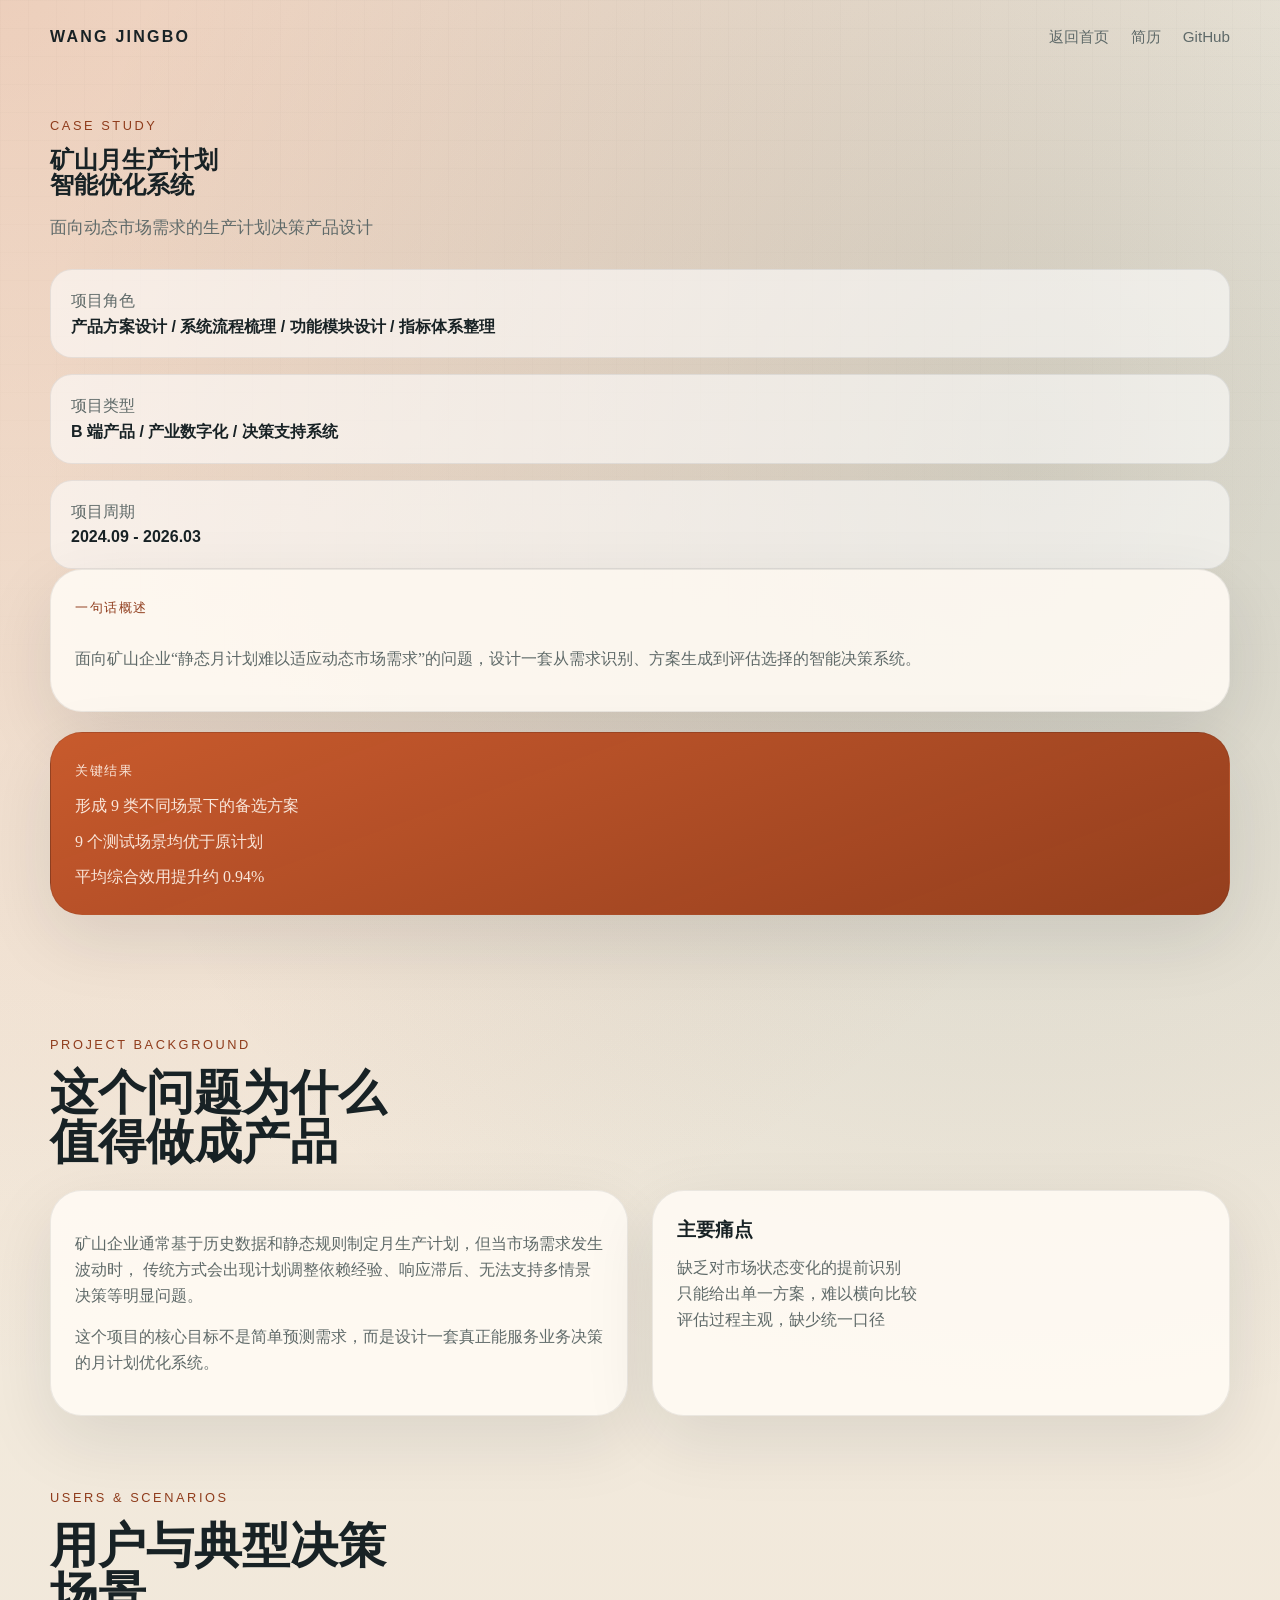
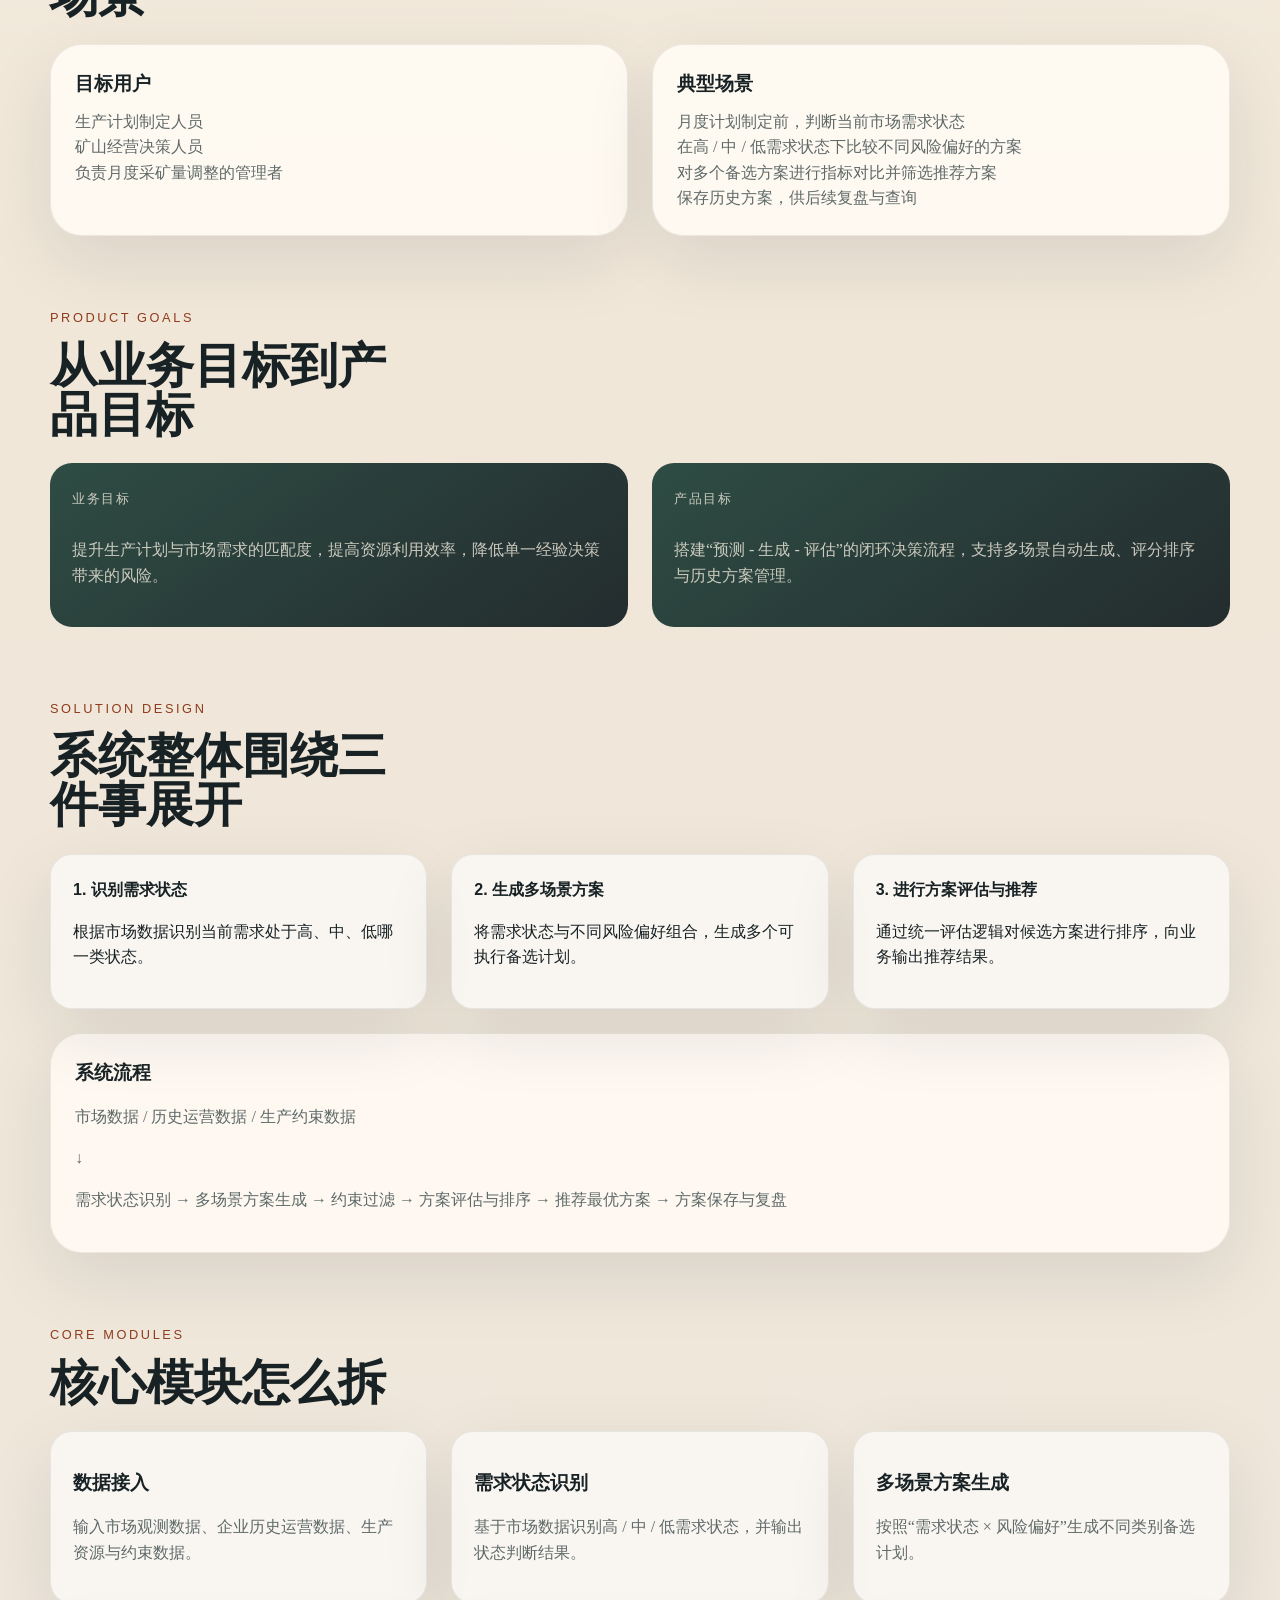
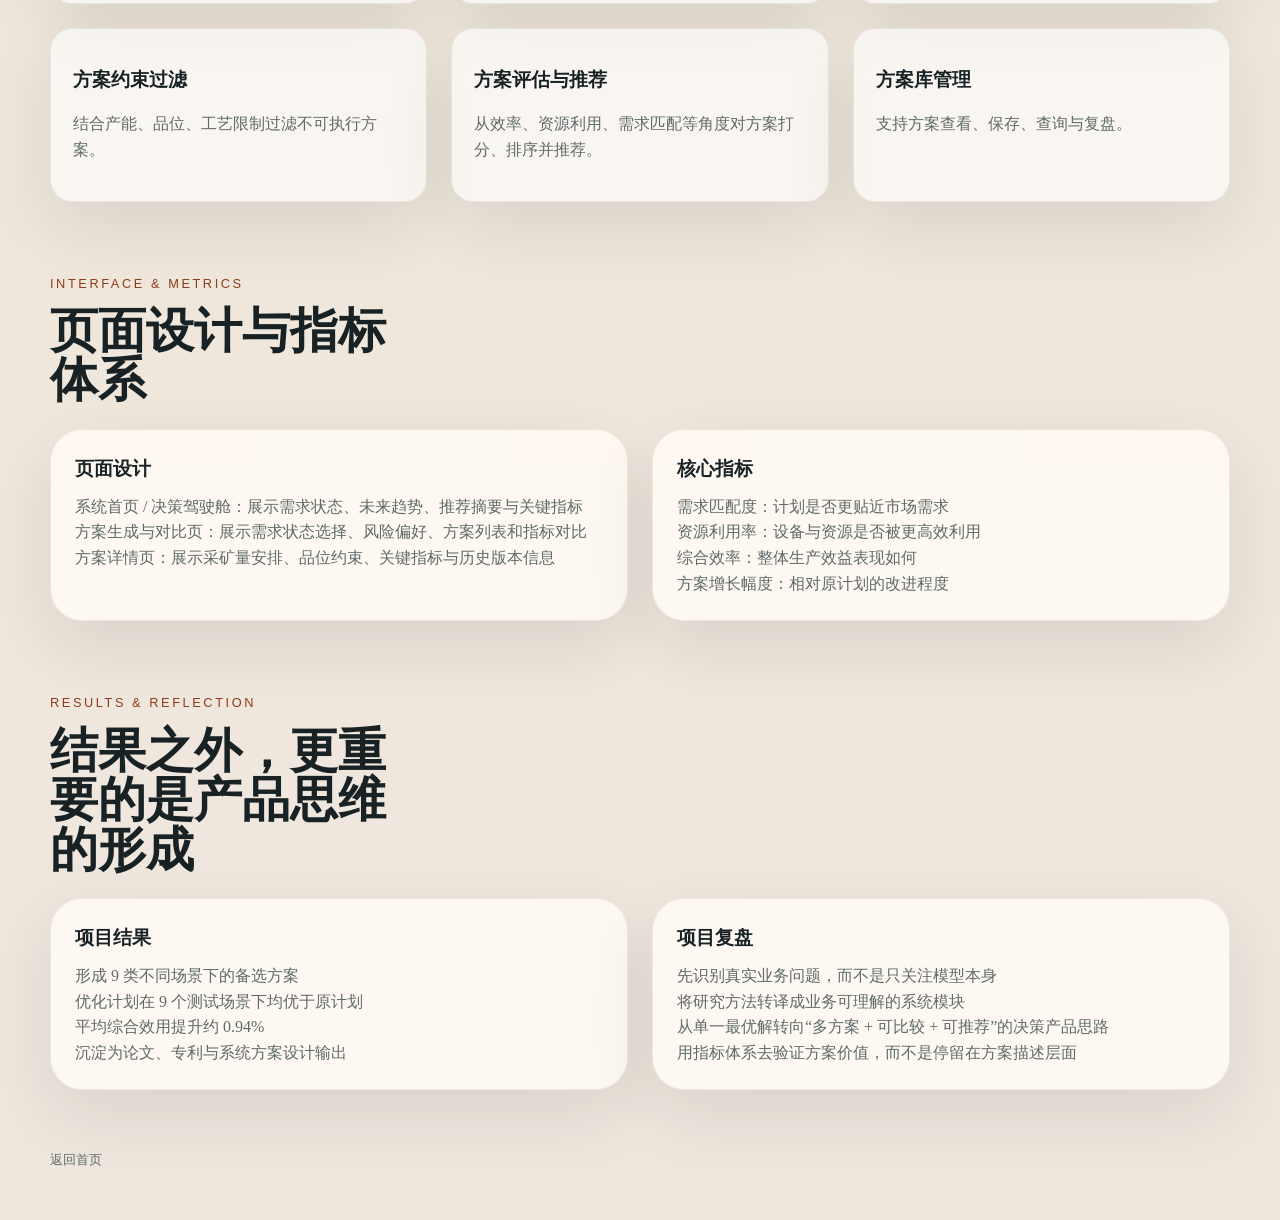
==== projects/mining-case.html @ a42368a0 "Initial portfolio site" ====
<!DOCTYPE html>
<html lang="zh-CN">
<head>
  <meta charset="UTF-8">
  <meta name="viewport" content="width=device-width, initial-scale=1.0">
  <title>矿山月生产计划智能优化系统 | 王敬博</title>
  <meta name="description" content="王敬博的矿山月生产计划智能优化系统项目案例。">
  <link rel="stylesheet" href="../styles.css">
</head>
<body class="site-case">
  <div class="page-shell">
    <header class="site-header">
      <a class="brand" href="../index.html">Wang Jingbo</a>
      <nav class="site-nav" aria-label="案例导航">
        <a href="../index.html">返回首页</a>
        <a href="../Resume.pdf" target="_blank" rel="noreferrer">简历</a>
        <a href="https://github.com/1046649659-cmyk" target="_blank" rel="noreferrer">GitHub</a>
      </nav>
    </header>

    <main>
      <section class="case-hero">
        <div class="case-copy">
          <p class="eyebrow">Case Study</p>
          <h1>矿山月生产计划<br>智能优化系统</h1>
          <p class="case-subtitle">面向动态市场需求的生产计划决策产品设计</p>
          <div class="case-meta">
            <div>
              <span>项目角色</span>
              <strong>产品方案设计 / 系统流程梳理 / 功能模块设计 / 指标体系整理</strong>
            </div>
            <div>
              <span>项目类型</span>
              <strong>B 端产品 / 产业数字化 / 决策支持系统</strong>
            </div>
            <div>
              <span>项目周期</span>
              <strong>2024.09 - 2026.03</strong>
            </div>
          </div>
        </div>

        <aside class="case-board">
          <div class="board-card">
            <span>一句话概述</span>
            <p>面向矿山企业“静态月计划难以适应动态市场需求”的问题，设计一套从需求识别、方案生成到评估选择的智能决策系统。</p>
          </div>
          <div class="board-card board-highlight">
            <span>关键结果</span>
            <ul>
              <li>形成 9 类不同场景下的备选方案</li>
              <li>9 个测试场景均优于原计划</li>
              <li>平均综合效用提升约 0.94%</li>
            </ul>
          </div>
        </aside>
      </section>

      <section class="case-section">
        <div class="section-intro">
          <p class="eyebrow">Project Background</p>
          <h2>这个问题为什么值得做成产品</h2>
        </div>
        <div class="case-columns">
          <article class="text-card">
            <p>
              矿山企业通常基于历史数据和静态规则制定月生产计划，但当市场需求发生波动时，
              传统方式会出现计划调整依赖经验、响应滞后、无法支持多情景决策等明显问题。
            </p>
            <p>
              这个项目的核心目标不是简单预测需求，而是设计一套真正能服务业务决策的月计划优化系统。
            </p>
          </article>
          <article class="bullet-card">
            <h3>主要痛点</h3>
            <ul>
              <li>缺乏对市场状态变化的提前识别</li>
              <li>只能给出单一方案，难以横向比较</li>
              <li>评估过程主观，缺少统一口径</li>
            </ul>
          </article>
        </div>
      </section>

      <section class="case-section">
        <div class="section-intro">
          <p class="eyebrow">Users &amp; Scenarios</p>
          <h2>用户与典型决策场景</h2>
        </div>
        <div class="case-columns">
          <article class="bullet-card">
            <h3>目标用户</h3>
            <ul>
              <li>生产计划制定人员</li>
              <li>矿山经营决策人员</li>
              <li>负责月度采矿量调整的管理者</li>
            </ul>
          </article>
          <article class="bullet-card">
            <h3>典型场景</h3>
            <ul>
              <li>月度计划制定前，判断当前市场需求状态</li>
              <li>在高 / 中 / 低需求状态下比较不同风险偏好的方案</li>
              <li>对多个备选方案进行指标对比并筛选推荐方案</li>
              <li>保存历史方案，供后续复盘与查询</li>
            </ul>
          </article>
        </div>
      </section>

      <section class="case-section case-accent">
        <div class="section-intro">
          <p class="eyebrow">Product Goals</p>
          <h2>从业务目标到产品目标</h2>
        </div>
        <div class="goal-grid">
          <article>
            <span>业务目标</span>
            <p>提升生产计划与市场需求的匹配度，提高资源利用效率，降低单一经验决策带来的风险。</p>
          </article>
          <article>
            <span>产品目标</span>
            <p>搭建“预测 - 生成 - 评估”的闭环决策流程，支持多场景自动生成、评分排序与历史方案管理。</p>
          </article>
        </div>
      </section>

      <section class="case-section">
        <div class="section-intro">
          <p class="eyebrow">Solution Design</p>
          <h2>系统整体围绕三件事展开</h2>
        </div>
        <div class="solution-grid">
          <article>
            <strong>1. 识别需求状态</strong>
            <p>根据市场数据识别当前需求处于高、中、低哪一类状态。</p>
          </article>
          <article>
            <strong>2. 生成多场景方案</strong>
            <p>将需求状态与不同风险偏好组合，生成多个可执行备选计划。</p>
          </article>
          <article>
            <strong>3. 进行方案评估与推荐</strong>
            <p>通过统一评估逻辑对候选方案进行排序，向业务输出推荐结果。</p>
          </article>
        </div>
        <article class="flow-panel">
          <h3>系统流程</h3>
          <p>市场数据 / 历史运营数据 / 生产约束数据</p>
          <p>↓</p>
          <p>需求状态识别 → 多场景方案生成 → 约束过滤 → 方案评估与排序 → 推荐最优方案 → 方案保存与复盘</p>
        </article>
      </section>

      <section class="case-section">
        <div class="section-intro">
          <p class="eyebrow">Core Modules</p>
          <h2>核心模块怎么拆</h2>
        </div>
        <div class="module-grid">
          <article>
            <h3>数据接入</h3>
            <p>输入市场观测数据、企业历史运营数据、生产资源与约束数据。</p>
          </article>
          <article>
            <h3>需求状态识别</h3>
            <p>基于市场数据识别高 / 中 / 低需求状态，并输出状态判断结果。</p>
          </article>
          <article>
            <h3>多场景方案生成</h3>
            <p>按照“需求状态 × 风险偏好”生成不同类别备选计划。</p>
          </article>
          <article>
            <h3>方案约束过滤</h3>
            <p>结合产能、品位、工艺限制过滤不可执行方案。</p>
          </article>
          <article>
            <h3>方案评估与推荐</h3>
            <p>从效率、资源利用、需求匹配等角度对方案打分、排序并推荐。</p>
          </article>
          <article>
            <h3>方案库管理</h3>
            <p>支持方案查看、保存、查询与复盘。</p>
          </article>
        </div>
      </section>

      <section class="case-section">
        <div class="section-intro">
          <p class="eyebrow">Interface &amp; Metrics</p>
          <h2>页面设计与指标体系</h2>
        </div>
        <div class="case-columns">
          <article class="bullet-card">
            <h3>页面设计</h3>
            <ul>
              <li>系统首页 / 决策驾驶舱：展示需求状态、未来趋势、推荐摘要与关键指标</li>
              <li>方案生成与对比页：展示需求状态选择、风险偏好、方案列表和指标对比</li>
              <li>方案详情页：展示采矿量安排、品位约束、关键指标与历史版本信息</li>
            </ul>
          </article>
          <article class="bullet-card">
            <h3>核心指标</h3>
            <ul>
              <li>需求匹配度：计划是否更贴近市场需求</li>
              <li>资源利用率：设备与资源是否被更高效利用</li>
              <li>综合效率：整体生产效益表现如何</li>
              <li>方案增长幅度：相对原计划的改进程度</li>
            </ul>
          </article>
        </div>
      </section>

      <section class="case-section case-reflection">
        <div class="section-intro">
          <p class="eyebrow">Results &amp; Reflection</p>
          <h2>结果之外，更重要的是产品思维的形成</h2>
        </div>
        <div class="case-columns">
          <article class="bullet-card">
            <h3>项目结果</h3>
            <ul>
              <li>形成 9 类不同场景下的备选方案</li>
              <li>优化计划在 9 个测试场景下均优于原计划</li>
              <li>平均综合效用提升约 0.94%</li>
              <li>沉淀为论文、专利与系统方案设计输出</li>
            </ul>
          </article>
          <article class="bullet-card">
            <h3>项目复盘</h3>
            <ul>
              <li>先识别真实业务问题，而不是只关注模型本身</li>
              <li>将研究方法转译成业务可理解的系统模块</li>
              <li>从单一最优解转向“多方案 + 可比较 + 可推荐”的决策产品思路</li>
              <li>用指标体系去验证方案价值，而不是停留在方案描述层面</li>
            </ul>
          </article>
        </div>
      </section>
    </main>

    <footer class="site-footer">
      <p><a href="../index.html">返回首页</a></p>
    </footer>
  </div>
</body>
</html>
---- styles.css ----
:root {
  --bg: #f3ede3;
  --bg-soft: #faf6ef;
  --ink: #182225;
  --muted: #5f6a69;
  --line: rgba(24, 34, 37, 0.12);
  --card: rgba(255, 251, 244, 0.88);
  --accent: #c85a2d;
  --accent-deep: #8f3c1c;
  --accent-soft: rgba(200, 90, 45, 0.12);
  --forest: #23443c;
  --forest-soft: rgba(35, 68, 60, 0.12);
  --shadow: 0 24px 70px rgba(24, 34, 37, 0.1);
  --radius-xl: 32px;
  --radius-lg: 22px;
  --radius-md: 16px;
  --content-width: 1180px;
  --font-display: "Avenir Next", "PingFang SC", "Hiragino Sans GB", "Microsoft YaHei", sans-serif;
  --font-body: "Iowan Old Style", "Songti SC", "STSong", serif;
}

* {
  box-sizing: border-box;
}

html {
  scroll-behavior: smooth;
}

body {
  margin: 0;
  color: var(--ink);
  background:
    radial-gradient(circle at top left, rgba(200, 90, 45, 0.22), transparent 30%),
    radial-gradient(circle at 80% 10%, rgba(35, 68, 60, 0.18), transparent 24%),
    linear-gradient(180deg, #f7f0e4 0%, #f0e7d9 44%, #efe7de 100%);
  font-family: var(--font-body);
  line-height: 1.6;
}

body::before {
  content: "";
  position: fixed;
  inset: 0;
  background-image:
    linear-gradient(rgba(24, 34, 37, 0.04) 1px, transparent 1px),
    linear-gradient(90deg, rgba(24, 34, 37, 0.04) 1px, transparent 1px);
  background-size: 28px 28px;
  mask-image: linear-gradient(180deg, rgba(0, 0, 0, 0.32), transparent 90%);
  pointer-events: none;
}

a {
  color: inherit;
  text-decoration: none;
}

img {
  display: block;
  max-width: 100%;
}

.page-shell {
  width: min(calc(100% - 40px), var(--content-width));
  margin: 0 auto;
  position: relative;
  z-index: 1;
}

.site-header,
.hero,
.content-section,
.featured-project,
.contact-panel,
.case-hero,
.case-section,
.site-footer {
  animation: rise-in 680ms ease both;
}

.site-header {
  display: flex;
  justify-content: space-between;
  align-items: center;
  padding: 24px 0 10px;
}

.brand {
  font-family: var(--font-display);
  font-size: 1rem;
  font-weight: 800;
  letter-spacing: 0.14em;
  text-transform: uppercase;
}

.site-nav {
  display: flex;
  gap: 22px;
  font-family: var(--font-display);
  font-size: 0.95rem;
}

.site-nav a {
  position: relative;
  color: var(--muted);
}

.site-nav a::after {
  content: "";
  position: absolute;
  left: 0;
  bottom: -6px;
  width: 100%;
  height: 2px;
  background: var(--accent);
  transform: scaleX(0);
  transform-origin: left;
  transition: transform 220ms ease;
}

.site-nav a:hover::after,
.site-nav a:focus-visible::after {
  transform: scaleX(1);
}

.section-grid,
.content-columns,
.project-grid,
.thinking-grid,
.goal-grid,
.solution-grid,
.module-grid,
.case-columns {
  display: grid;
  gap: 24px;
}

.hero,
.case-hero {
  padding: 56px 0 48px;
  align-items: center;
}

.hero {
  grid-template-columns: 1.15fr 0.95fr;
}

.hero-copy h1,
.case-copy h1,
.section-intro h2,
.featured-header h2,
.contact-panel h2 {
  font-family: var(--font-display);
  margin: 0;
  line-height: 1.03;
}

.hero-copy h1 {
  font-size: clamp(2.8rem, 6vw, 5.5rem);
  max-width: 9ch;
}

.hero-summary,
.featured-summary,
.case-subtitle,
.contact-panel p,
.text-card p,
.flow-panel p,
.board-card p,
.project-grid p,
.thinking-grid p,
.goal-grid p,
.module-grid p,
.bullet-card li {
  color: var(--muted);
}

.eyebrow {
  margin: 0 0 12px;
  color: var(--accent-deep);
  font-family: var(--font-display);
  font-size: 0.8rem;
  letter-spacing: 0.2em;
  text-transform: uppercase;
}

.hero-summary {
  max-width: 52ch;
  margin: 18px 0 28px;
  font-size: 1.08rem;
}

.hero-actions {
  display: flex;
  flex-wrap: wrap;
  gap: 14px;
  margin-bottom: 24px;
}

.button {
  display: inline-flex;
  align-items: center;
  justify-content: center;
  min-height: 48px;
  padding: 0 20px;
  border-radius: 999px;
  font-family: var(--font-display);
  font-size: 0.95rem;
  font-weight: 700;
  transition: transform 180ms ease, box-shadow 180ms ease, background 180ms ease;
}

.button:hover,
.button:focus-visible {
  transform: translateY(-2px);
}

.button-primary {
  color: #fff7f0;
  background: linear-gradient(135deg, var(--accent), #d87d3c);
  box-shadow: 0 16px 30px rgba(200, 90, 45, 0.22);
}

.button-secondary {
  border: 1px solid rgba(24, 34, 37, 0.14);
  background: rgba(255, 255, 255, 0.5);
}

.button-dark {
  color: #f9f5ef;
  background: var(--ink);
}

.tag-list,
.skill-grid,
.contact-list,
.board-card ul,
.bullet-card ul {
  list-style: none;
  padding: 0;
  margin: 0;
}

.tag-list {
  display: flex;
  flex-wrap: wrap;
  gap: 10px;
}

.tag-list li,
.skill-grid li {
  padding: 8px 14px;
  border-radius: 999px;
  border: 1px solid rgba(24, 34, 37, 0.08);
  background: rgba(255, 255, 255, 0.55);
  font-family: var(--font-display);
  font-size: 0.88rem;
}

.hero-panel,
.case-board {
  display: grid;
  gap: 20px;
}

.profile-card,
.signal-board,
.text-card,
.skills-card,
.timeline-card,
.contact-panel,
.board-card,
.bullet-card,
.flow-panel {
  background: var(--card);
  border: 1px solid rgba(24, 34, 37, 0.08);
  border-radius: var(--radius-xl);
  box-shadow: var(--shadow);
}

.profile-card {
  display: grid;
  grid-template-columns: 160px 1fr;
  gap: 20px;
  padding: 22px;
}

.profile-card img {
  width: 100%;
  height: 100%;
  min-height: 220px;
  object-fit: cover;
  border-radius: 24px;
}

.card-kicker,
.signal-card span,
.project-grid span,
.goal-grid span,
.board-card span {
  display: inline-block;
  margin-bottom: 12px;
  color: var(--accent-deep);
  font-family: var(--font-display);
  font-size: 0.82rem;
  letter-spacing: 0.12em;
  text-transform: uppercase;
}

.profile-card h2,
.signal-card strong,
.text-card h3,
.skills-card h3,
.timeline-card h3,
.bullet-card h3,
.flow-panel h3 {
  margin: 0 0 10px;
  font-family: var(--font-display);
}

.signal-board {
  padding: 22px;
  background:
    linear-gradient(155deg, rgba(24, 34, 37, 0.95), rgba(35, 68, 60, 0.92)),
    var(--ink);
  color: #f8f0e6;
}

.signal-card strong,
.metric-strip strong,
.flow-card p {
  display: block;
}

.metric-strip {
  display: grid;
  grid-template-columns: repeat(3, 1fr);
  gap: 12px;
  margin: 12px 0;
}

.metric-strip div,
.flow-card {
  padding: 14px;
  border-radius: var(--radius-md);
  background: rgba(255, 255, 255, 0.08);
}

.metric-strip strong {
  font-family: var(--font-display);
  font-size: 1.4rem;
}

.metric-strip span,
.flow-card span,
.flow-card p,
.signal-board span {
  color: rgba(248, 240, 230, 0.8);
}

.content-section,
.featured-project,
.case-section {
  padding: 72px 0 0;
}

.section-intro {
  margin-bottom: 24px;
}

.section-intro h2 {
  font-size: clamp(1.9rem, 4vw, 3rem);
  max-width: 14ch;
}

.content-columns {
  grid-template-columns: 1.08fr 0.92fr;
}

.text-card,
.skills-card,
.timeline-card,
.bullet-card {
  padding: 24px;
}

.skill-grid {
  display: flex;
  flex-wrap: wrap;
  gap: 10px;
}

.featured-project {
  margin-top: 18px;
  padding: 36px;
  border-radius: 36px;
  background:
    radial-gradient(circle at top right, rgba(200, 90, 45, 0.22), transparent 22%),
    linear-gradient(135deg, rgba(24, 34, 37, 0.98), rgba(27, 47, 42, 0.96));
  color: #fbf3e9;
  box-shadow: var(--shadow);
}

.featured-header {
  display: flex;
  justify-content: space-between;
  align-items: end;
  gap: 16px;
}

.featured-summary {
  max-width: 70ch;
  margin: 18px 0 26px;
  color: rgba(251, 243, 233, 0.78);
}

.project-grid {
  grid-template-columns: repeat(4, 1fr);
}

.project-grid article,
.thinking-grid article,
.goal-grid article,
.solution-grid article,
.module-grid article {
  padding: 22px;
  border-radius: var(--radius-lg);
}

.project-grid article {
  background: rgba(255, 255, 255, 0.08);
}

.thinking-grid {
  grid-template-columns: repeat(4, 1fr);
}

.thinking-grid article {
  background: rgba(255, 255, 255, 0.56);
  border: 1px solid rgba(24, 34, 37, 0.08);
  box-shadow: var(--shadow);
}

.thinking-grid span {
  display: inline-flex;
  width: 40px;
  height: 40px;
  align-items: center;
  justify-content: center;
  border-radius: 50%;
  background: var(--accent-soft);
  color: var(--accent-deep);
  font-family: var(--font-display);
  font-weight: 800;
}

.thinking-grid h3,
.goal-grid strong,
.solution-grid strong,
.module-grid h3 {
  font-family: var(--font-display);
  margin: 14px 0 10px;
}

.timeline-item + .timeline-item {
  margin-top: 18px;
  padding-top: 18px;
  border-top: 1px solid var(--line);
}

.timeline-item strong,
.contact-list a,
.case-meta strong {
  display: block;
  font-family: var(--font-display);
}

.timeline-item span,
.case-meta span {
  color: var(--muted);
}

.contact-panel {
  margin: 72px 0 28px;
  padding: 32px;
  display: grid;
  grid-template-columns: 1.15fr 0.85fr;
  gap: 24px;
}

.contact-list {
  display: grid;
  gap: 14px;
  align-content: center;
}

.contact-list a {
  padding: 14px 16px;
  border-radius: var(--radius-md);
  background: rgba(255, 255, 255, 0.7);
  border: 1px solid rgba(24, 34, 37, 0.08);
}

.site-footer {
  padding: 10px 0 36px;
  color: var(--muted);
  font-family: var(--font-display);
  font-size: 0.82rem;
}

.case-hero {
  grid-template-columns: 1.2fr 0.8fr;
}

.case-subtitle {
  margin: 16px 0 28px;
  font-size: 1.08rem;
  max-width: 52ch;
}

.case-meta {
  display: grid;
  gap: 16px;
}

.case-meta div {
  padding: 18px 20px;
  border-radius: var(--radius-lg);
  border: 1px solid rgba(24, 34, 37, 0.08);
  background: rgba(255, 255, 255, 0.58);
}

.board-card {
  padding: 24px;
}

.board-highlight {
  background:
    linear-gradient(160deg, rgba(200, 90, 45, 0.95), rgba(143, 60, 28, 0.92)),
    var(--accent);
  color: #fff3e9;
}

.board-highlight span,
.board-highlight li {
  color: rgba(255, 243, 233, 0.92);
}

.board-card ul {
  display: grid;
  gap: 10px;
}

.case-columns {
  grid-template-columns: repeat(2, minmax(0, 1fr));
}

.case-accent .goal-grid article {
  background: linear-gradient(145deg, rgba(35, 68, 60, 0.95), rgba(24, 34, 37, 0.95));
  color: #f4ecdf;
}

.case-accent .goal-grid p,
.case-accent .goal-grid span {
  color: rgba(244, 236, 223, 0.8);
}

.goal-grid {
  grid-template-columns: repeat(2, minmax(0, 1fr));
}

.solution-grid {
  grid-template-columns: repeat(3, minmax(0, 1fr));
  margin-bottom: 24px;
}

.solution-grid article,
.module-grid article {
  background: rgba(255, 255, 255, 0.62);
  border: 1px solid rgba(24, 34, 37, 0.08);
  box-shadow: var(--shadow);
}

.flow-panel {
  padding: 24px;
}

.module-grid {
  grid-template-columns: repeat(3, minmax(0, 1fr));
}

.case-reflection {
  padding-bottom: 36px;
}

@keyframes rise-in {
  from {
    opacity: 0;
    transform: translateY(18px);
  }

  to {
    opacity: 1;
    transform: translateY(0);
  }
}

@media (max-width: 1080px) {
  .hero,
  .case-hero,
  .content-columns,
  .contact-panel,
  .case-columns {
    grid-template-columns: 1fr;
  }

  .project-grid,
  .thinking-grid,
  .module-grid {
    grid-template-columns: repeat(2, minmax(0, 1fr));
  }

  .solution-grid,
  .goal-grid {
    grid-template-columns: 1fr;
  }
}

@media (max-width: 760px) {
  .page-shell {
    width: min(calc(100% - 28px), var(--content-width));
  }

  .site-header {
    flex-direction: column;
    align-items: flex-start;
    gap: 14px;
  }

  .site-nav {
    flex-wrap: wrap;
    gap: 14px;
  }

  .hero,
  .case-hero {
    padding-top: 34px;
  }

  .hero-copy h1,
  .case-copy h1 {
    font-size: clamp(2.3rem, 12vw, 4rem);
  }

  .profile-card {
    grid-template-columns: 1fr;
  }

  .metric-strip,
  .project-grid,
  .thinking-grid,
  .module-grid {
    grid-template-columns: 1fr;
  }

  .featured-project {
    padding: 24px;
  }

  .featured-header {
    align-items: flex-start;
    flex-direction: column;
  }

  .contact-panel {
    padding: 24px;
  }
}
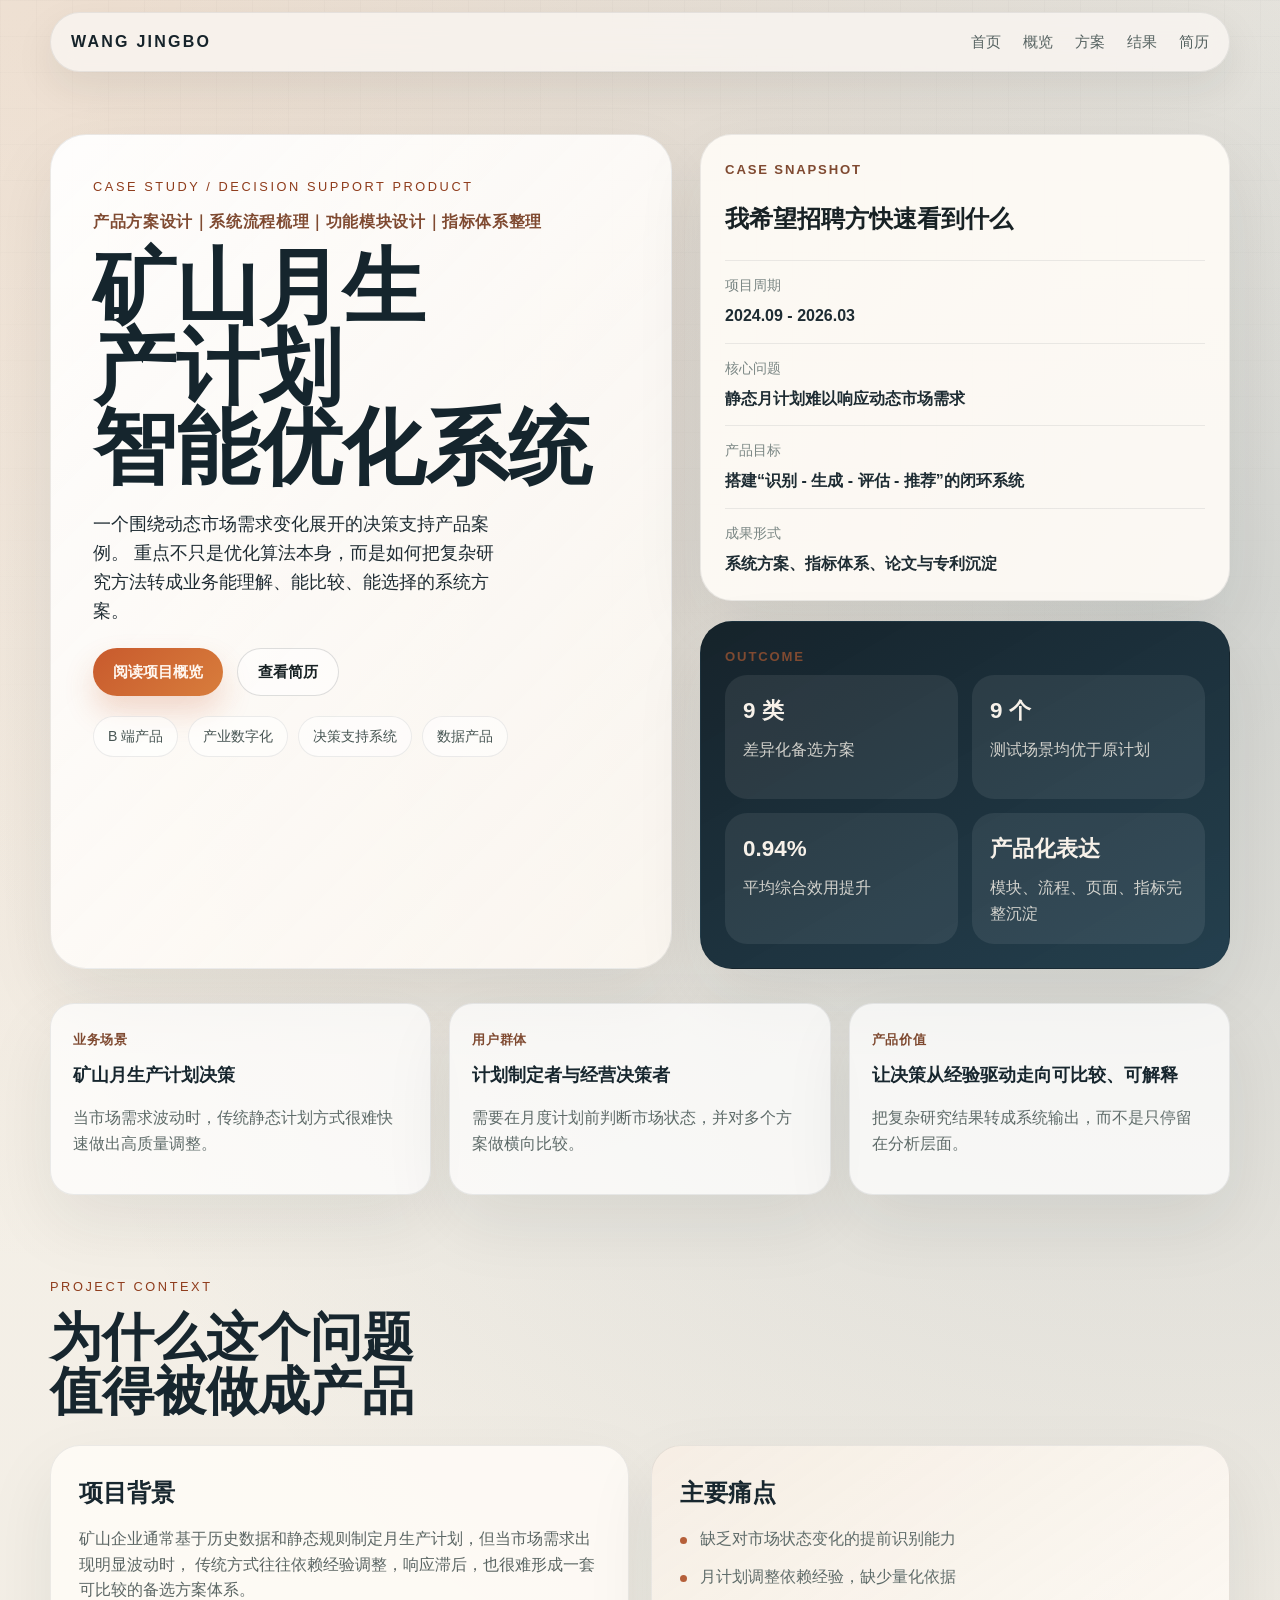
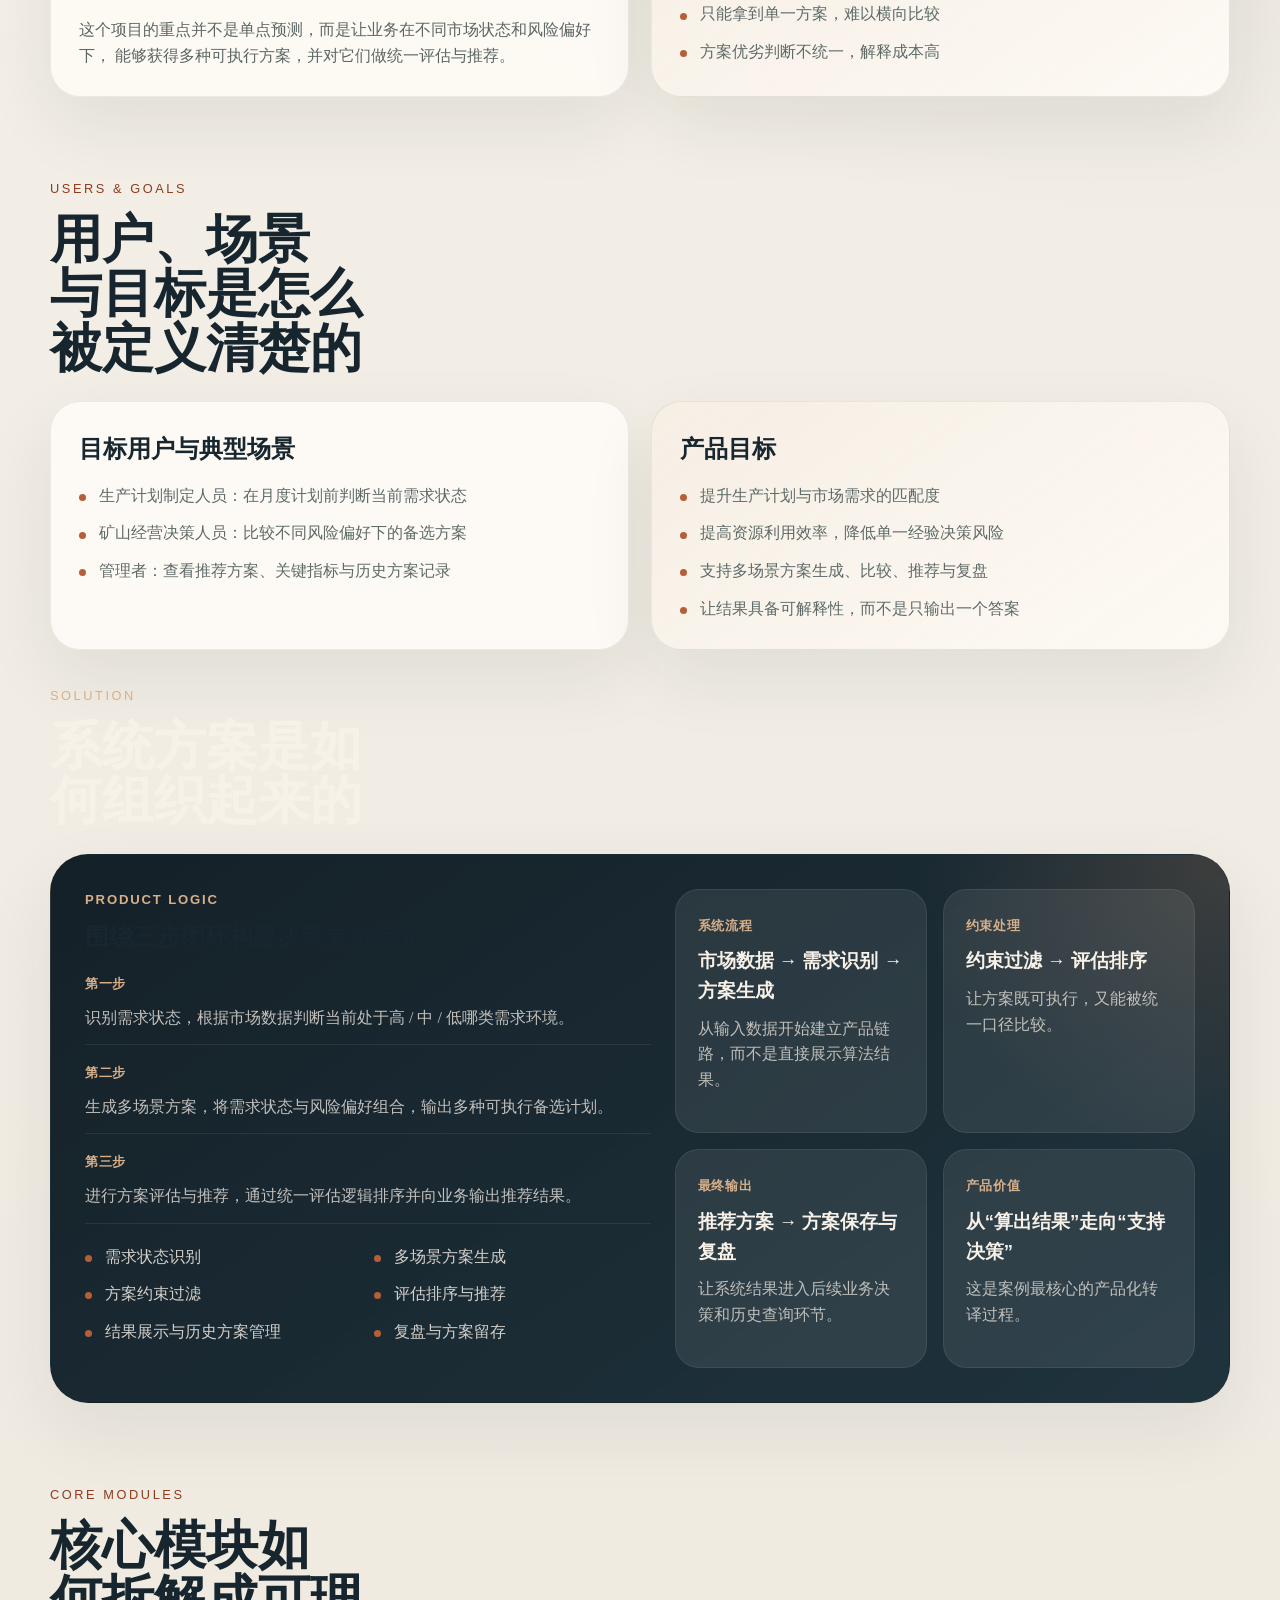
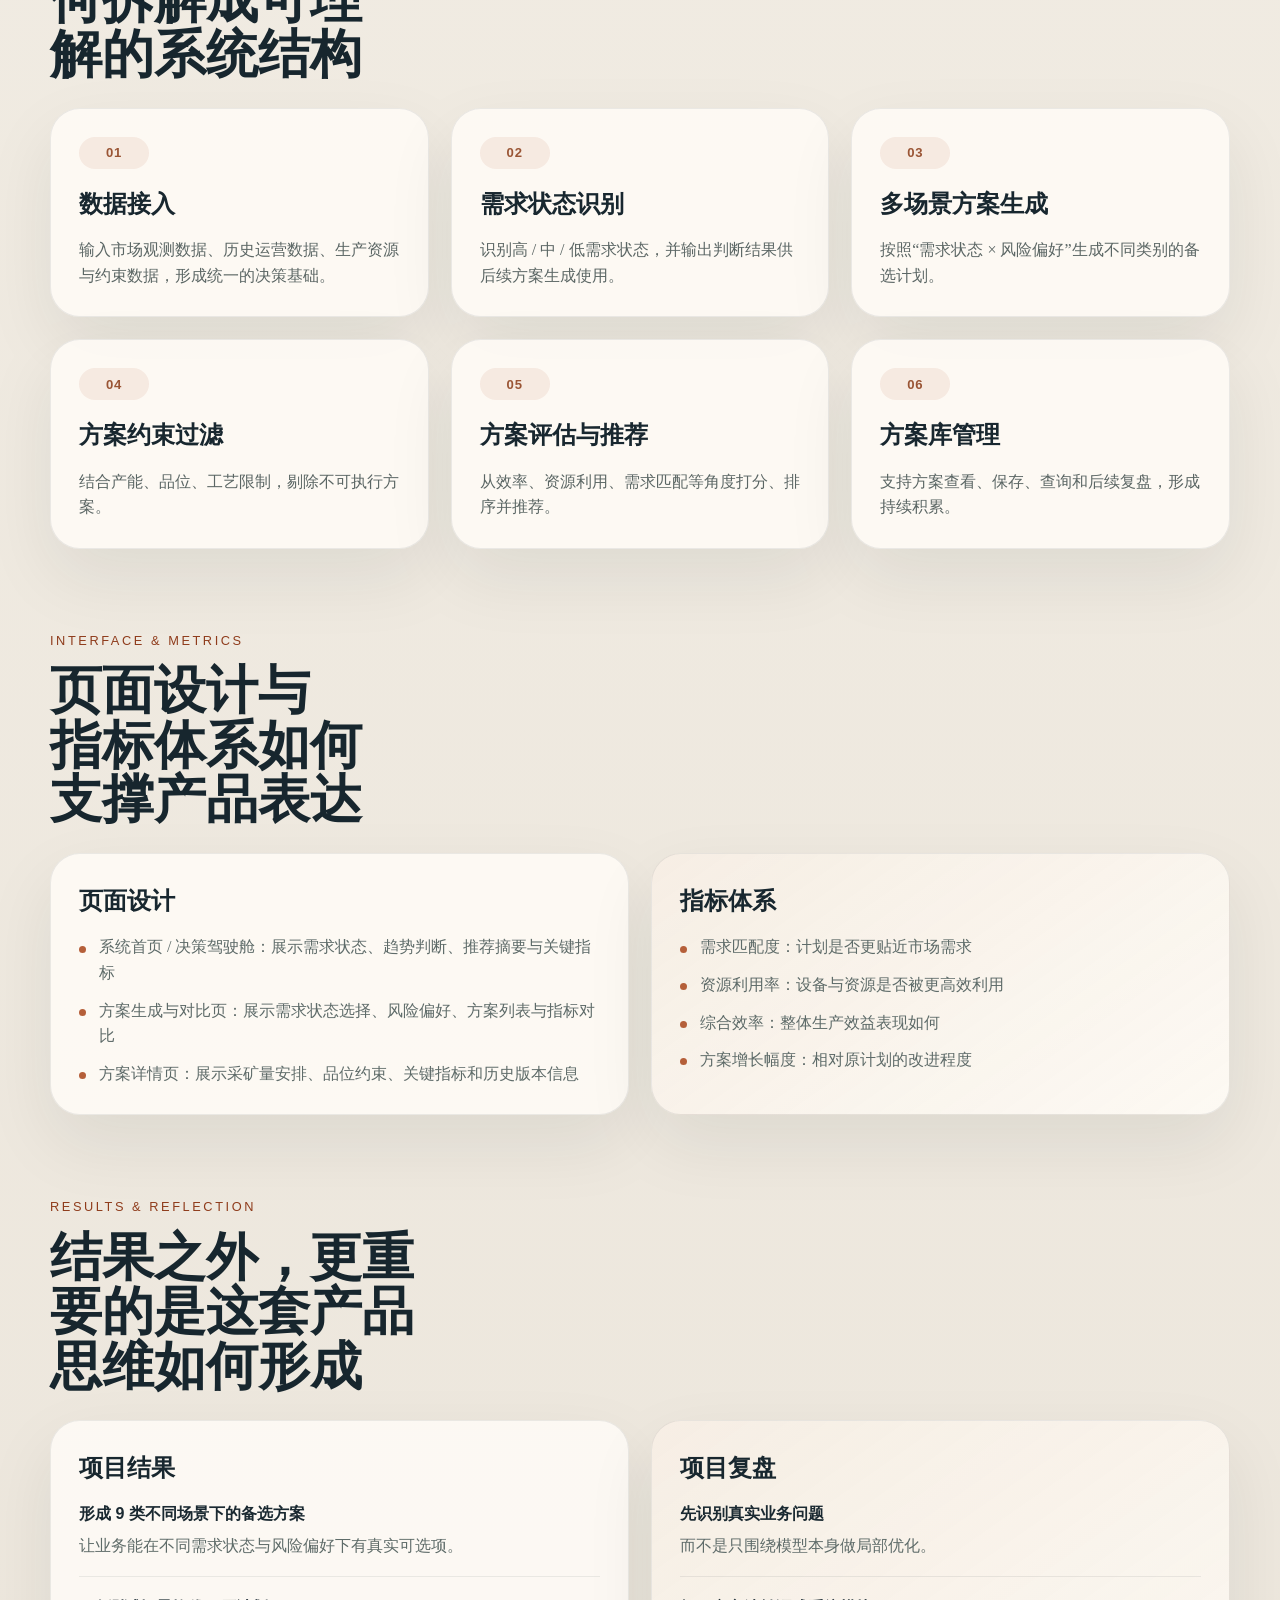
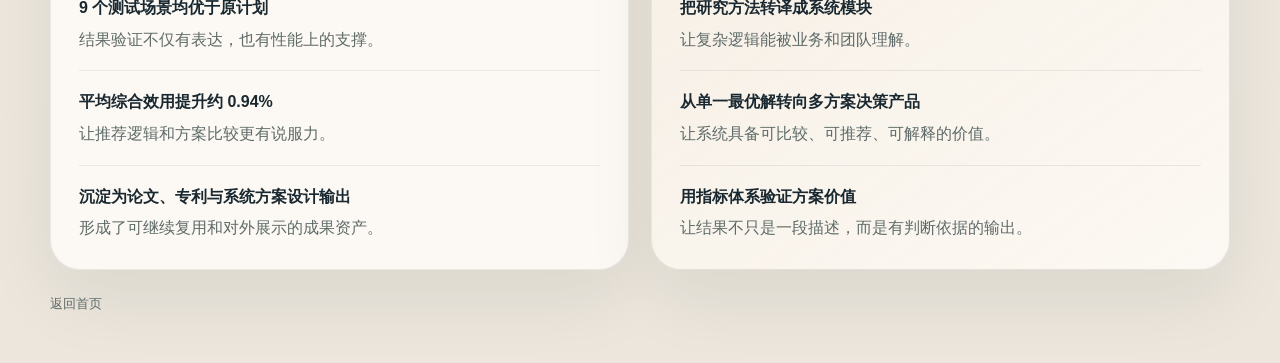
==== commit e92171c5: "Align case study page with homepage" ====
--- a/projects/mining-case.html
+++ b/projects/mining-case.html
@@ -4,204 +4,287 @@
   <meta charset="UTF-8">
   <meta name="viewport" content="width=device-width, initial-scale=1.0">
   <title>矿山月生产计划智能优化系统 | 王敬博</title>
-  <meta name="description" content="王敬博的矿山月生产计划智能优化系统项目案例。">
+  <meta name="description" content="王敬博的矿山月生产计划智能优化系统产品案例。">
   <link rel="stylesheet" href="../styles.css">
+  <link rel="stylesheet" href="../home.css">
+  <link rel="stylesheet" href="../case.css">
 </head>
 <body class="site-case">
   <div class="page-shell">
-    <header class="site-header">
+    <header class="site-header site-header-home site-header-case">
       <a class="brand" href="../index.html">Wang Jingbo</a>
       <nav class="site-nav" aria-label="案例导航">
-        <a href="../index.html">返回首页</a>
+        <a href="../index.html">首页</a>
+        <a href="#overview">概览</a>
+        <a href="#solution">方案</a>
+        <a href="#result">结果</a>
         <a href="../Resume.pdf" target="_blank" rel="noreferrer">简历</a>
-        <a href="https://github.com/1046649659-cmyk" target="_blank" rel="noreferrer">GitHub</a>
       </nav>
     </header>
 
     <main>
-      <section class="case-hero">
-        <div class="case-copy">
-          <p class="eyebrow">Case Study</p>
+      <section class="case-portfolio-hero">
+        <div class="case-hero-main">
+          <p class="eyebrow">Case Study / Decision Support Product</p>
+          <p class="case-role">产品方案设计｜系统流程梳理｜功能模块设计｜指标体系整理</p>
           <h1>矿山月生产计划<br>智能优化系统</h1>
-          <p class="case-subtitle">面向动态市场需求的生产计划决策产品设计</p>
-          <div class="case-meta">
-            <div>
-              <span>项目角色</span>
-              <strong>产品方案设计 / 系统流程梳理 / 功能模块设计 / 指标体系整理</strong>
-            </div>
-            <div>
-              <span>项目类型</span>
-              <strong>B 端产品 / 产业数字化 / 决策支持系统</strong>
-            </div>
-            <div>
-              <span>项目周期</span>
-              <strong>2024.09 - 2026.03</strong>
-            </div>
+          <p class="case-lead">
+            一个围绕动态市场需求变化展开的决策支持产品案例。
+            重点不只是优化算法本身，而是如何把复杂研究方法转成业务能理解、能比较、能选择的系统方案。
+          </p>
+          <div class="case-actions">
+            <a class="button button-primary" href="#overview">阅读项目概览</a>
+            <a class="button button-secondary" href="../Resume.pdf" target="_blank" rel="noreferrer">查看简历</a>
           </div>
-        </div>
-
-        <aside class="case-board">
-          <div class="board-card">
-            <span>一句话概述</span>
-            <p>面向矿山企业“静态月计划难以适应动态市场需求”的问题，设计一套从需求识别、方案生成到评估选择的智能决策系统。</p>
+          <div class="case-tags">
+            <span>B 端产品</span>
+            <span>产业数字化</span>
+            <span>决策支持系统</span>
+            <span>数据产品</span>
           </div>
-          <div class="board-card board-highlight">
-            <span>关键结果</span>
-            <ul>
-              <li>形成 9 类不同场景下的备选方案</li>
-              <li>9 个测试场景均优于原计划</li>
-              <li>平均综合效用提升约 0.94%</li>
-            </ul>
-          </div>
+        </div>
+
+        <aside class="case-hero-side">
+          <article class="candidate-card case-summary-card">
+            <p class="candidate-kicker">Case Snapshot</p>
+            <h2>我希望招聘方快速看到什么</h2>
+            <dl class="candidate-facts">
+              <div>
+                <dt>项目周期</dt>
+                <dd>2024.09 - 2026.03</dd>
+              </div>
+              <div>
+                <dt>核心问题</dt>
+                <dd>静态月计划难以响应动态市场需求</dd>
+              </div>
+              <div>
+                <dt>产品目标</dt>
+                <dd>搭建“识别 - 生成 - 评估 - 推荐”的闭环系统</dd>
+              </div>
+              <div>
+                <dt>成果形式</dt>
+                <dd>系统方案、指标体系、论文与专利沉淀</dd>
+              </div>
+            </dl>
+          </article>
+
+          <article class="evidence-board case-evidence-board">
+            <p class="board-label">Outcome</p>
+            <div class="evidence-grid">
+              <div>
+                <strong>9 类</strong>
+                <span>差异化备选方案</span>
+              </div>
+              <div>
+                <strong>9 个</strong>
+                <span>测试场景均优于原计划</span>
+              </div>
+              <div>
+                <strong>0.94%</strong>
+                <span>平均综合效用提升</span>
+              </div>
+              <div>
+                <strong>产品化表达</strong>
+                <span>模块、流程、页面、指标完整沉淀</span>
+              </div>
+            </div>
+          </article>
         </aside>
       </section>
 
-      <section class="case-section">
-        <div class="section-intro">
-          <p class="eyebrow">Project Background</p>
-          <h2>这个问题为什么值得做成产品</h2>
-        </div>
-        <div class="case-columns">
-          <article class="text-card">
+      <section class="snapshot-strip case-snapshot-strip" id="overview">
+        <article>
+          <span>业务场景</span>
+          <strong>矿山月生产计划决策</strong>
+          <p>当市场需求波动时，传统静态计划方式很难快速做出高质量调整。</p>
+        </article>
+        <article>
+          <span>用户群体</span>
+          <strong>计划制定者与经营决策者</strong>
+          <p>需要在月度计划前判断市场状态，并对多个方案做横向比较。</p>
+        </article>
+        <article>
+          <span>产品价值</span>
+          <strong>让决策从经验驱动走向可比较、可解释</strong>
+          <p>把复杂研究结果转成系统输出，而不是只停留在分析层面。</p>
+        </article>
+      </section>
+
+      <section class="portfolio-section">
+        <div class="section-heading">
+          <p class="eyebrow">Project Context</p>
+          <h2>为什么这个问题值得被做成产品</h2>
+        </div>
+        <div class="about-grid">
+          <article class="panel">
+            <h3>项目背景</h3>
             <p>
-              矿山企业通常基于历史数据和静态规则制定月生产计划，但当市场需求发生波动时，
-              传统方式会出现计划调整依赖经验、响应滞后、无法支持多情景决策等明显问题。
+              矿山企业通常基于历史数据和静态规则制定月生产计划，但当市场需求出现明显波动时，
+              传统方式往往依赖经验调整，响应滞后，也很难形成一套可比较的备选方案体系。
             </p>
             <p>
-              这个项目的核心目标不是简单预测需求，而是设计一套真正能服务业务决策的月计划优化系统。
+              这个项目的重点并不是单点预测，而是让业务在不同市场状态和风险偏好下，
+              能够获得多种可执行方案，并对它们做统一评估与推荐。
             </p>
           </article>
-          <article class="bullet-card">
+          <article class="panel panel-soft">
             <h3>主要痛点</h3>
-            <ul>
-              <li>缺乏对市场状态变化的提前识别</li>
-              <li>只能给出单一方案，难以横向比较</li>
-              <li>评估过程主观，缺少统一口径</li>
-            </ul>
-          </article>
-        </div>
-      </section>
-
-      <section class="case-section">
-        <div class="section-intro">
-          <p class="eyebrow">Users &amp; Scenarios</p>
-          <h2>用户与典型决策场景</h2>
-        </div>
-        <div class="case-columns">
-          <article class="bullet-card">
-            <h3>目标用户</h3>
-            <ul>
-              <li>生产计划制定人员</li>
-              <li>矿山经营决策人员</li>
-              <li>负责月度采矿量调整的管理者</li>
-            </ul>
-          </article>
-          <article class="bullet-card">
-            <h3>典型场景</h3>
-            <ul>
-              <li>月度计划制定前，判断当前市场需求状态</li>
-              <li>在高 / 中 / 低需求状态下比较不同风险偏好的方案</li>
-              <li>对多个备选方案进行指标对比并筛选推荐方案</li>
-              <li>保存历史方案，供后续复盘与查询</li>
-            </ul>
-          </article>
-        </div>
-      </section>
-
-      <section class="case-section case-accent">
-        <div class="section-intro">
-          <p class="eyebrow">Product Goals</p>
-          <h2>从业务目标到产品目标</h2>
-        </div>
-        <div class="goal-grid">
-          <article>
-            <span>业务目标</span>
-            <p>提升生产计划与市场需求的匹配度，提高资源利用效率，降低单一经验决策带来的风险。</p>
-          </article>
-          <article>
-            <span>产品目标</span>
-            <p>搭建“预测 - 生成 - 评估”的闭环决策流程，支持多场景自动生成、评分排序与历史方案管理。</p>
-          </article>
-        </div>
-      </section>
-
-      <section class="case-section">
-        <div class="section-intro">
-          <p class="eyebrow">Solution Design</p>
-          <h2>系统整体围绕三件事展开</h2>
-        </div>
-        <div class="solution-grid">
-          <article>
-            <strong>1. 识别需求状态</strong>
-            <p>根据市场数据识别当前需求处于高、中、低哪一类状态。</p>
-          </article>
-          <article>
-            <strong>2. 生成多场景方案</strong>
-            <p>将需求状态与不同风险偏好组合，生成多个可执行备选计划。</p>
-          </article>
-          <article>
-            <strong>3. 进行方案评估与推荐</strong>
-            <p>通过统一评估逻辑对候选方案进行排序，向业务输出推荐结果。</p>
-          </article>
-        </div>
-        <article class="flow-panel">
-          <h3>系统流程</h3>
-          <p>市场数据 / 历史运营数据 / 生产约束数据</p>
-          <p>↓</p>
-          <p>需求状态识别 → 多场景方案生成 → 约束过滤 → 方案评估与排序 → 推荐最优方案 → 方案保存与复盘</p>
-        </article>
-      </section>
-
-      <section class="case-section">
-        <div class="section-intro">
+            <ul class="value-list">
+              <li>缺乏对市场状态变化的提前识别能力</li>
+              <li>月计划调整依赖经验，缺少量化依据</li>
+              <li>只能拿到单一方案，难以横向比较</li>
+              <li>方案优劣判断不统一，解释成本高</li>
+            </ul>
+          </article>
+        </div>
+      </section>
+
+      <section class="portfolio-section">
+        <div class="section-heading">
+          <p class="eyebrow">Users &amp; Goals</p>
+          <h2>用户、场景与目标是怎么被定义清楚的</h2>
+        </div>
+
+        <div class="case-dual-grid">
+          <article class="panel">
+            <h3>目标用户与典型场景</h3>
+            <ul class="value-list">
+              <li>生产计划制定人员：在月度计划前判断当前需求状态</li>
+              <li>矿山经营决策人员：比较不同风险偏好下的备选方案</li>
+              <li>管理者：查看推荐方案、关键指标与历史方案记录</li>
+            </ul>
+          </article>
+
+          <article class="panel panel-soft">
+            <h3>产品目标</h3>
+            <ul class="value-list">
+              <li>提升生产计划与市场需求的匹配度</li>
+              <li>提高资源利用效率，降低单一经验决策风险</li>
+              <li>支持多场景方案生成、比较、推荐与复盘</li>
+              <li>让结果具备可解释性，而不是只输出一个答案</li>
+            </ul>
+          </article>
+        </div>
+      </section>
+
+      <section class="portfolio-section section-dark" id="solution">
+        <div class="section-heading section-heading-light">
+          <p class="eyebrow">Solution</p>
+          <h2>系统方案是如何组织起来的</h2>
+        </div>
+
+        <div class="case-spotlight case-spotlight-wide">
+          <div class="case-copy">
+            <p class="case-tag">Product Logic</p>
+            <h3>围绕三步闭环构建决策支持产品</h3>
+            <div class="case-outline">
+              <div>
+                <span>第一步</span>
+                <p>识别需求状态，根据市场数据判断当前处于高 / 中 / 低哪类需求环境。</p>
+              </div>
+              <div>
+                <span>第二步</span>
+                <p>生成多场景方案，将需求状态与风险偏好组合，输出多种可执行备选计划。</p>
+              </div>
+              <div>
+                <span>第三步</span>
+                <p>进行方案评估与推荐，通过统一评估逻辑排序并向业务输出推荐结果。</p>
+              </div>
+            </div>
+            <ul class="artifact-list">
+              <li>需求状态识别</li>
+              <li>多场景方案生成</li>
+              <li>方案约束过滤</li>
+              <li>评估排序与推荐</li>
+              <li>结果展示与历史方案管理</li>
+              <li>复盘与方案留存</li>
+            </ul>
+          </div>
+
+          <div class="case-impact">
+            <article>
+              <span>系统流程</span>
+              <strong>市场数据 → 需求识别 → 方案生成</strong>
+              <p>从输入数据开始建立产品链路，而不是直接展示算法结果。</p>
+            </article>
+            <article>
+              <span>约束处理</span>
+              <strong>约束过滤 → 评估排序</strong>
+              <p>让方案既可执行，又能被统一口径比较。</p>
+            </article>
+            <article>
+              <span>最终输出</span>
+              <strong>推荐方案 → 方案保存与复盘</strong>
+              <p>让系统结果进入后续业务决策和历史查询环节。</p>
+            </article>
+            <article>
+              <span>产品价值</span>
+              <strong>从“算出结果”走向“支持决策”</strong>
+              <p>这是案例最核心的产品化转译过程。</p>
+            </article>
+          </div>
+        </div>
+      </section>
+
+      <section class="portfolio-section">
+        <div class="section-heading">
           <p class="eyebrow">Core Modules</p>
-          <h2>核心模块怎么拆</h2>
-        </div>
-        <div class="module-grid">
-          <article>
+          <h2>核心模块如何拆解成可理解的系统结构</h2>
+        </div>
+
+        <div class="case-module-grid">
+          <article class="panel capability-card">
+            <span>01</span>
             <h3>数据接入</h3>
-            <p>输入市场观测数据、企业历史运营数据、生产资源与约束数据。</p>
-          </article>
-          <article>
+            <p>输入市场观测数据、历史运营数据、生产资源与约束数据，形成统一的决策基础。</p>
+          </article>
+          <article class="panel capability-card">
+            <span>02</span>
             <h3>需求状态识别</h3>
-            <p>基于市场数据识别高 / 中 / 低需求状态，并输出状态判断结果。</p>
-          </article>
-          <article>
+            <p>识别高 / 中 / 低需求状态，并输出判断结果供后续方案生成使用。</p>
+          </article>
+          <article class="panel capability-card">
+            <span>03</span>
             <h3>多场景方案生成</h3>
-            <p>按照“需求状态 × 风险偏好”生成不同类别备选计划。</p>
-          </article>
-          <article>
+            <p>按照“需求状态 × 风险偏好”生成不同类别的备选计划。</p>
+          </article>
+          <article class="panel capability-card">
+            <span>04</span>
             <h3>方案约束过滤</h3>
-            <p>结合产能、品位、工艺限制过滤不可执行方案。</p>
-          </article>
-          <article>
+            <p>结合产能、品位、工艺限制，剔除不可执行方案。</p>
+          </article>
+          <article class="panel capability-card">
+            <span>05</span>
             <h3>方案评估与推荐</h3>
-            <p>从效率、资源利用、需求匹配等角度对方案打分、排序并推荐。</p>
-          </article>
-          <article>
+            <p>从效率、资源利用、需求匹配等角度打分、排序并推荐。</p>
+          </article>
+          <article class="panel capability-card">
+            <span>06</span>
             <h3>方案库管理</h3>
-            <p>支持方案查看、保存、查询与复盘。</p>
-          </article>
-        </div>
-      </section>
-
-      <section class="case-section">
-        <div class="section-intro">
+            <p>支持方案查看、保存、查询和后续复盘，形成持续积累。</p>
+          </article>
+        </div>
+      </section>
+
+      <section class="portfolio-section">
+        <div class="section-heading">
           <p class="eyebrow">Interface &amp; Metrics</p>
-          <h2>页面设计与指标体系</h2>
-        </div>
-        <div class="case-columns">
-          <article class="bullet-card">
+          <h2>页面设计与指标体系如何支撑产品表达</h2>
+        </div>
+
+        <div class="case-dual-grid">
+          <article class="panel">
             <h3>页面设计</h3>
-            <ul>
-              <li>系统首页 / 决策驾驶舱：展示需求状态、未来趋势、推荐摘要与关键指标</li>
-              <li>方案生成与对比页：展示需求状态选择、风险偏好、方案列表和指标对比</li>
-              <li>方案详情页：展示采矿量安排、品位约束、关键指标与历史版本信息</li>
-            </ul>
-          </article>
-          <article class="bullet-card">
-            <h3>核心指标</h3>
-            <ul>
+            <ul class="value-list">
+              <li>系统首页 / 决策驾驶舱：展示需求状态、趋势判断、推荐摘要与关键指标</li>
+              <li>方案生成与对比页：展示需求状态选择、风险偏好、方案列表与指标对比</li>
+              <li>方案详情页：展示采矿量安排、品位约束、关键指标和历史版本信息</li>
+            </ul>
+          </article>
+
+          <article class="panel panel-soft">
+            <h3>指标体系</h3>
+            <ul class="value-list">
               <li>需求匹配度：计划是否更贴近市场需求</li>
               <li>资源利用率：设备与资源是否被更高效利用</li>
               <li>综合效率：整体生产效益表现如何</li>
@@ -211,29 +294,51 @@
         </div>
       </section>
 
-      <section class="case-section case-reflection">
-        <div class="section-intro">
+      <section class="portfolio-section" id="result">
+        <div class="section-heading">
           <p class="eyebrow">Results &amp; Reflection</p>
-          <h2>结果之外，更重要的是产品思维的形成</h2>
-        </div>
-        <div class="case-columns">
-          <article class="bullet-card">
+          <h2>结果之外，更重要的是这套产品思维如何形成</h2>
+        </div>
+
+        <div class="proof-grid">
+          <article class="panel">
             <h3>项目结果</h3>
-            <ul>
-              <li>形成 9 类不同场景下的备选方案</li>
-              <li>优化计划在 9 个测试场景下均优于原计划</li>
-              <li>平均综合效用提升约 0.94%</li>
-              <li>沉淀为论文、专利与系统方案设计输出</li>
-            </ul>
-          </article>
-          <article class="bullet-card">
+            <div class="proof-item">
+              <strong>形成 9 类不同场景下的备选方案</strong>
+              <span>让业务能在不同需求状态与风险偏好下有真实可选项。</span>
+            </div>
+            <div class="proof-item">
+              <strong>9 个测试场景均优于原计划</strong>
+              <span>结果验证不仅有表达，也有性能上的支撑。</span>
+            </div>
+            <div class="proof-item">
+              <strong>平均综合效用提升约 0.94%</strong>
+              <span>让推荐逻辑和方案比较更有说服力。</span>
+            </div>
+            <div class="proof-item">
+              <strong>沉淀为论文、专利与系统方案设计输出</strong>
+              <span>形成了可继续复用和对外展示的成果资产。</span>
+            </div>
+          </article>
+
+          <article class="panel panel-soft">
             <h3>项目复盘</h3>
-            <ul>
-              <li>先识别真实业务问题，而不是只关注模型本身</li>
-              <li>将研究方法转译成业务可理解的系统模块</li>
-              <li>从单一最优解转向“多方案 + 可比较 + 可推荐”的决策产品思路</li>
-              <li>用指标体系去验证方案价值，而不是停留在方案描述层面</li>
-            </ul>
+            <div class="proof-item">
+              <strong>先识别真实业务问题</strong>
+              <span>而不是只围绕模型本身做局部优化。</span>
+            </div>
+            <div class="proof-item">
+              <strong>把研究方法转译成系统模块</strong>
+              <span>让复杂逻辑能被业务和团队理解。</span>
+            </div>
+            <div class="proof-item">
+              <strong>从单一最优解转向多方案决策产品</strong>
+              <span>让系统具备可比较、可推荐、可解释的价值。</span>
+            </div>
+            <div class="proof-item">
+              <strong>用指标体系验证方案价值</strong>
+              <span>让结果不只是一段描述，而是有判断依据的输出。</span>
+            </div>
           </article>
         </div>
       </section>
--- a/home.css
+++ b/home.css
@@ -0,0 +1,584 @@
+.site-home {
+  background:
+    radial-gradient(circle at 10% 0%, rgba(198, 135, 93, 0.18), transparent 26%),
+    radial-gradient(circle at 100% 10%, rgba(25, 56, 76, 0.15), transparent 24%),
+    linear-gradient(180deg, #f6f2ea 0%, #f1ece3 52%, #ece6dc 100%);
+}
+
+.site-home::before {
+  background-image:
+    linear-gradient(rgba(21, 32, 39, 0.035) 1px, transparent 1px),
+    linear-gradient(90deg, rgba(21, 32, 39, 0.035) 1px, transparent 1px);
+  background-size: 36px 36px;
+  mask-image: linear-gradient(180deg, rgba(0, 0, 0, 0.4), transparent 92%);
+}
+
+.site-header-home {
+  position: sticky;
+  top: 12px;
+  z-index: 20;
+  margin-top: 12px;
+  padding: 16px 20px;
+  border: 1px solid rgba(21, 32, 39, 0.08);
+  border-radius: 999px;
+  background: rgba(250, 247, 242, 0.78);
+  backdrop-filter: blur(14px);
+  box-shadow: 0 16px 40px rgba(24, 34, 37, 0.08);
+}
+
+.site-home .brand {
+  color: #16232a;
+}
+
+.site-home .site-nav a {
+  color: #566261;
+}
+
+.portfolio-hero,
+.snapshot-strip,
+.portfolio-section,
+.contact-panel-home {
+  animation: rise-in 720ms ease both;
+}
+
+.portfolio-hero {
+  display: grid;
+  grid-template-columns: minmax(0, 1.08fr) minmax(340px, 0.92fr);
+  gap: 28px;
+  padding: 52px 0 20px;
+}
+
+.hero-main,
+.candidate-card,
+.evidence-board,
+.snapshot-strip article,
+.panel,
+.case-spotlight,
+.contact-panel-home {
+  border: 1px solid rgba(21, 32, 39, 0.08);
+  box-shadow: 0 28px 70px rgba(24, 34, 37, 0.08);
+}
+
+.hero-main {
+  padding: 44px;
+  border-radius: 36px;
+  background:
+    linear-gradient(135deg, rgba(255, 255, 255, 0.92), rgba(255, 250, 244, 0.82));
+}
+
+.hero-role {
+  margin: 0 0 12px;
+  color: #7f4a31;
+  font-family: var(--font-display);
+  font-size: 1rem;
+  font-weight: 700;
+  letter-spacing: 0.04em;
+}
+
+.site-home h1,
+.site-home h2,
+.site-home h3 {
+  text-wrap: balance;
+}
+
+.hero-main h1 {
+  margin: 0;
+  color: #15252d;
+  font-family: var(--font-display);
+  font-size: clamp(3.2rem, 7vw, 6.1rem);
+  line-height: 0.95;
+}
+
+.hero-lead {
+  max-width: 22em;
+  margin: 22px 0 14px;
+  color: #1f2c33;
+  font-size: 1.18rem;
+}
+
+.hero-support {
+  max-width: 54ch;
+  margin: 0 0 26px;
+  color: #5b6664;
+  font-size: 1rem;
+}
+
+.hero-strengths {
+  display: grid;
+  gap: 10px;
+  padding: 0;
+  margin: 0;
+  list-style: none;
+}
+
+.hero-strengths li {
+  position: relative;
+  padding-left: 20px;
+  color: #41504f;
+}
+
+.hero-strengths li::before {
+  content: "";
+  position: absolute;
+  left: 0;
+  top: 0.72em;
+  width: 8px;
+  height: 8px;
+  border-radius: 50%;
+  background: linear-gradient(135deg, #b65f39, #d4a366);
+}
+
+.hero-side {
+  display: grid;
+  gap: 20px;
+}
+
+.candidate-card {
+  padding: 24px;
+  border-radius: 32px;
+  background: rgba(255, 252, 247, 0.9);
+}
+
+.candidate-head {
+  display: grid;
+  grid-template-columns: 124px 1fr;
+  gap: 18px;
+  align-items: start;
+}
+
+.candidate-head img {
+  width: 124px;
+  height: 156px;
+  object-fit: cover;
+  border-radius: 22px;
+}
+
+.candidate-kicker,
+.board-label,
+.case-tag {
+  margin: 0 0 8px;
+  color: #7f4a31;
+  font-family: var(--font-display);
+  font-size: 0.82rem;
+  font-weight: 800;
+  letter-spacing: 0.14em;
+  text-transform: uppercase;
+}
+
+.candidate-head h2 {
+  margin: 0 0 8px;
+  color: #15252d;
+  font-family: var(--font-display);
+  font-size: 1.45rem;
+}
+
+.candidate-head p {
+  margin: 0;
+  color: #5f6b69;
+}
+
+.candidate-facts {
+  display: grid;
+  gap: 14px;
+  margin: 22px 0 0;
+}
+
+.candidate-facts div {
+  padding-top: 14px;
+  border-top: 1px solid rgba(21, 32, 39, 0.08);
+}
+
+.candidate-facts dt {
+  margin-bottom: 6px;
+  color: #7a8684;
+  font-family: var(--font-display);
+  font-size: 0.86rem;
+}
+
+.candidate-facts dd {
+  margin: 0;
+  color: #1e2c33;
+  font-family: var(--font-display);
+  font-size: 1rem;
+  font-weight: 700;
+}
+
+.evidence-board {
+  padding: 24px;
+  border-radius: 32px;
+  background:
+    linear-gradient(150deg, rgba(17, 31, 39, 0.98), rgba(26, 55, 71, 0.95));
+  color: #f7f1e9;
+}
+
+.evidence-grid {
+  display: grid;
+  grid-template-columns: repeat(2, minmax(0, 1fr));
+  gap: 14px;
+}
+
+.evidence-grid div {
+  min-height: 124px;
+  padding: 18px;
+  border-radius: 22px;
+  background: rgba(255, 255, 255, 0.08);
+}
+
+.evidence-grid strong {
+  display: block;
+  margin-bottom: 8px;
+  font-family: var(--font-display);
+  font-size: 1.4rem;
+}
+
+.evidence-grid span {
+  color: rgba(247, 241, 233, 0.82);
+}
+
+.snapshot-strip {
+  display: grid;
+  grid-template-columns: repeat(3, minmax(0, 1fr));
+  gap: 18px;
+  margin: 14px 0 0;
+}
+
+.snapshot-strip article {
+  padding: 22px;
+  border-radius: 24px;
+  background: rgba(255, 255, 255, 0.72);
+}
+
+.snapshot-strip span,
+.case-outline span,
+.case-impact span {
+  display: inline-block;
+  margin-bottom: 10px;
+  color: #7f4a31;
+  font-family: var(--font-display);
+  font-size: 0.84rem;
+  font-weight: 700;
+  letter-spacing: 0.05em;
+}
+
+.snapshot-strip strong {
+  display: block;
+  margin-bottom: 8px;
+  color: #17262e;
+  font-family: var(--font-display);
+  font-size: 1.1rem;
+}
+
+.snapshot-strip p,
+.value-list li,
+.case-summary,
+.case-outline p,
+.artifact-list li,
+.case-impact p,
+.capability-card p,
+.method-strip p,
+.proof-item span,
+.contact-note {
+  color: #5e6b69;
+}
+
+.portfolio-section {
+  padding: 82px 0 0;
+}
+
+.section-heading {
+  margin-bottom: 26px;
+}
+
+.section-heading h2 {
+  margin: 0;
+  color: #17262e;
+  font-family: var(--font-display);
+  font-size: clamp(2rem, 4.2vw, 3.25rem);
+  line-height: 1.05;
+  max-width: 16ch;
+}
+
+.about-grid,
+.proof-grid {
+  display: grid;
+  grid-template-columns: repeat(2, minmax(0, 1fr));
+  gap: 22px;
+}
+
+.panel {
+  padding: 28px;
+  border-radius: 30px;
+  background: rgba(255, 252, 247, 0.84);
+}
+
+.panel h3,
+.case-copy h3 {
+  margin: 0 0 14px;
+  color: #18272f;
+  font-family: var(--font-display);
+  font-size: 1.5rem;
+}
+
+.panel p {
+  margin: 0 0 14px;
+  color: #5b6664;
+}
+
+.panel p:last-child {
+  margin-bottom: 0;
+}
+
+.panel-soft {
+  background:
+    linear-gradient(145deg, rgba(246, 238, 228, 0.96), rgba(255, 252, 247, 0.84));
+}
+
+.value-list,
+.artifact-list {
+  display: grid;
+  gap: 12px;
+  padding: 0;
+  margin: 0;
+  list-style: none;
+}
+
+.value-list li,
+.artifact-list li {
+  position: relative;
+  padding-left: 20px;
+}
+
+.value-list li::before,
+.artifact-list li::before {
+  content: "";
+  position: absolute;
+  left: 0;
+  top: 0.7em;
+  width: 7px;
+  height: 7px;
+  border-radius: 50%;
+  background: #b55f39;
+}
+
+.section-dark {
+  padding: 34px 0 0;
+}
+
+.case-spotlight {
+  display: grid;
+  grid-template-columns: minmax(0, 1fr) minmax(340px, 0.88fr);
+  gap: 24px;
+  padding: 34px;
+  border-radius: 38px;
+  background:
+    radial-gradient(circle at right top, rgba(198, 135, 93, 0.2), transparent 24%),
+    linear-gradient(145deg, rgba(16, 28, 35, 0.98), rgba(22, 43, 55, 0.96));
+}
+
+.section-heading-light h2,
+.section-dark .eyebrow,
+.case-copy,
+.case-impact strong,
+.case-impact p,
+.case-outline p,
+.artifact-list li,
+.case-tag {
+  color: #f8f1e8;
+}
+
+.section-dark .eyebrow,
+.case-tag,
+.case-outline span,
+.case-impact span {
+  color: #d7b08a;
+}
+
+.case-summary {
+  margin: 0 0 22px;
+  color: rgba(248, 241, 232, 0.82);
+  font-size: 1.02rem;
+}
+
+.case-outline {
+  display: grid;
+  gap: 14px;
+  margin-bottom: 20px;
+}
+
+.case-outline div {
+  padding-bottom: 14px;
+  border-bottom: 1px solid rgba(255, 255, 255, 0.08);
+}
+
+.case-outline p {
+  margin: 0;
+  color: rgba(248, 241, 232, 0.76);
+}
+
+.artifact-list {
+  grid-template-columns: repeat(2, minmax(0, 1fr));
+  margin-bottom: 24px;
+}
+
+.artifact-list li {
+  color: rgba(248, 241, 232, 0.84);
+}
+
+.case-impact {
+  display: grid;
+  grid-template-columns: repeat(2, minmax(0, 1fr));
+  gap: 16px;
+}
+
+.case-impact article {
+  padding: 22px;
+  border-radius: 24px;
+  background: rgba(255, 255, 255, 0.08);
+  border: 1px solid rgba(255, 255, 255, 0.08);
+}
+
+.case-impact strong {
+  display: block;
+  margin-bottom: 10px;
+  font-family: var(--font-display);
+  font-size: 1.16rem;
+}
+
+.case-impact p {
+  margin: 0;
+  color: rgba(248, 241, 232, 0.72);
+}
+
+.capability-grid,
+.method-strip {
+  display: grid;
+  gap: 18px;
+}
+
+.capability-grid {
+  grid-template-columns: repeat(3, minmax(0, 1fr));
+}
+
+.capability-card span,
+.method-strip span {
+  display: inline-flex;
+  align-items: center;
+  justify-content: center;
+  min-width: 70px;
+  height: 32px;
+  padding: 0 12px;
+  border-radius: 999px;
+  background: rgba(181, 95, 57, 0.1);
+  color: #9a5535;
+  font-family: var(--font-display);
+  font-size: 0.82rem;
+  font-weight: 800;
+  letter-spacing: 0.06em;
+  text-transform: uppercase;
+}
+
+.capability-card h3 {
+  margin-top: 16px;
+}
+
+.method-strip {
+  grid-template-columns: repeat(4, minmax(0, 1fr));
+}
+
+.method-strip article {
+  padding: 24px;
+  border-radius: 26px;
+  background: rgba(255, 252, 247, 0.8);
+  border: 1px solid rgba(21, 32, 39, 0.08);
+  box-shadow: 0 22px 50px rgba(24, 34, 37, 0.06);
+}
+
+.method-strip h3 {
+  margin: 14px 0 10px;
+  color: #18272f;
+  font-family: var(--font-display);
+}
+
+.proof-item + .proof-item {
+  margin-top: 18px;
+  padding-top: 18px;
+  border-top: 1px solid rgba(21, 32, 39, 0.08);
+}
+
+.proof-item strong {
+  display: block;
+  margin-bottom: 6px;
+  color: #1a2931;
+  font-family: var(--font-display);
+}
+
+.contact-panel-home {
+  margin: 84px 0 24px;
+  background:
+    linear-gradient(145deg, rgba(255, 252, 247, 0.9), rgba(245, 239, 230, 0.86));
+}
+
+.contact-panel-home h2 {
+  max-width: 14ch;
+}
+
+.contact-note {
+  margin-top: 16px;
+  font-family: var(--font-display);
+}
+
+@media (max-width: 1080px) {
+  .portfolio-hero,
+  .case-spotlight,
+  .about-grid,
+  .proof-grid {
+    grid-template-columns: 1fr;
+  }
+
+  .snapshot-strip,
+  .capability-grid,
+  .method-strip {
+    grid-template-columns: repeat(2, minmax(0, 1fr));
+  }
+}
+
+@media (max-width: 760px) {
+  .site-header-home {
+    border-radius: 28px;
+  }
+
+  .portfolio-hero {
+    padding-top: 28px;
+  }
+
+  .hero-main,
+  .candidate-card,
+  .evidence-board,
+  .case-spotlight,
+  .panel,
+  .contact-panel-home {
+    padding: 22px;
+  }
+
+  .candidate-head {
+    grid-template-columns: 1fr;
+  }
+
+  .candidate-head img {
+    width: 120px;
+    height: 150px;
+  }
+
+  .evidence-grid,
+  .snapshot-strip,
+  .artifact-list,
+  .case-impact,
+  .capability-grid,
+  .method-strip {
+    grid-template-columns: 1fr;
+  }
+
+  .hero-main h1 {
+    font-size: clamp(2.7rem, 17vw, 4.5rem);
+  }
+}
--- a/case.css
+++ b/case.css
@@ -0,0 +1,188 @@
+.site-case {
+  background:
+    radial-gradient(circle at 8% 0%, rgba(198, 135, 93, 0.18), transparent 24%),
+    radial-gradient(circle at 92% 12%, rgba(25, 56, 76, 0.16), transparent 26%),
+    linear-gradient(180deg, #f6f2ea 0%, #f1ece3 52%, #ece6dc 100%);
+}
+
+.site-case::before {
+  background-image:
+    linear-gradient(rgba(21, 32, 39, 0.035) 1px, transparent 1px),
+    linear-gradient(90deg, rgba(21, 32, 39, 0.035) 1px, transparent 1px);
+  background-size: 36px 36px;
+  mask-image: linear-gradient(180deg, rgba(0, 0, 0, 0.4), transparent 92%);
+}
+
+.site-header-case {
+  margin-bottom: 10px;
+}
+
+.site-case .brand {
+  color: #16232a;
+}
+
+.site-case .site-nav a {
+  color: #566261;
+}
+
+.site-case h1,
+.site-case h2,
+.site-case h3 {
+  text-wrap: balance;
+}
+
+.case-portfolio-hero,
+.case-snapshot-strip,
+.site-case .portfolio-section {
+  animation: rise-in 720ms ease both;
+}
+
+.case-portfolio-hero {
+  display: grid;
+  grid-template-columns: minmax(0, 1.08fr) minmax(340px, 0.92fr);
+  gap: 28px;
+  padding: 52px 0 20px;
+}
+
+.case-hero-main {
+  padding: 42px;
+  border: 1px solid rgba(21, 32, 39, 0.08);
+  border-radius: 36px;
+  background:
+    linear-gradient(135deg, rgba(255, 255, 255, 0.92), rgba(255, 250, 244, 0.82));
+  box-shadow: 0 28px 70px rgba(24, 34, 37, 0.08);
+}
+
+.case-role {
+  margin: 0 0 14px;
+  color: #7f4a31;
+  font-family: var(--font-display);
+  font-size: 0.98rem;
+  font-weight: 700;
+  letter-spacing: 0.04em;
+}
+
+.case-hero-main h1 {
+  margin: 0;
+  color: #15252d;
+  font-family: var(--font-display);
+  font-size: clamp(2.9rem, 6.5vw, 5.6rem);
+  line-height: 0.96;
+}
+
+.case-lead {
+  max-width: 22em;
+  margin: 22px 0 22px;
+  color: #1f2c33;
+  font-size: 1.14rem;
+}
+
+.case-actions {
+  display: flex;
+  flex-wrap: wrap;
+  gap: 14px;
+  margin-bottom: 20px;
+}
+
+.case-tags {
+  display: flex;
+  flex-wrap: wrap;
+  gap: 10px;
+}
+
+.case-tags span {
+  padding: 8px 14px;
+  border-radius: 999px;
+  border: 1px solid rgba(21, 32, 39, 0.08);
+  background: rgba(255, 255, 255, 0.56);
+  color: #475553;
+  font-family: var(--font-display);
+  font-size: 0.88rem;
+}
+
+.case-hero-side {
+  display: grid;
+  gap: 20px;
+}
+
+.case-summary-card,
+.case-evidence-board,
+.case-snapshot-strip article {
+  box-shadow: 0 28px 70px rgba(24, 34, 37, 0.08);
+}
+
+.case-summary-card {
+  min-height: 100%;
+}
+
+.case-evidence-board {
+  min-height: 100%;
+}
+
+.case-snapshot-strip {
+  margin-top: 14px;
+}
+
+.case-dual-grid,
+.case-module-grid {
+  display: grid;
+  gap: 22px;
+}
+
+.case-dual-grid {
+  grid-template-columns: repeat(2, minmax(0, 1fr));
+}
+
+.case-spotlight-wide {
+  grid-template-columns: minmax(0, 1fr) minmax(360px, 0.92fr);
+}
+
+.case-module-grid {
+  grid-template-columns: repeat(3, minmax(0, 1fr));
+}
+
+.case-module-grid .capability-card {
+  min-height: 100%;
+}
+
+.site-case .section-dark {
+  padding-top: 36px;
+}
+
+.site-case .proof-grid .panel,
+.site-case .case-dual-grid .panel,
+.site-case .case-module-grid .panel {
+  min-height: 100%;
+}
+
+@media (max-width: 1080px) {
+  .case-portfolio-hero,
+  .case-dual-grid,
+  .case-spotlight-wide {
+    grid-template-columns: 1fr;
+  }
+
+  .case-module-grid {
+    grid-template-columns: repeat(2, minmax(0, 1fr));
+  }
+}
+
+@media (max-width: 760px) {
+  .case-portfolio-hero {
+    padding-top: 28px;
+  }
+
+  .case-hero-main,
+  .case-summary-card,
+  .case-evidence-board {
+    padding: 22px;
+  }
+
+  .case-hero-main h1 {
+    font-size: clamp(2.4rem, 14vw, 4.5rem);
+  }
+
+  .case-module-grid {
+    grid-template-columns: 1fr;
+  }
+}
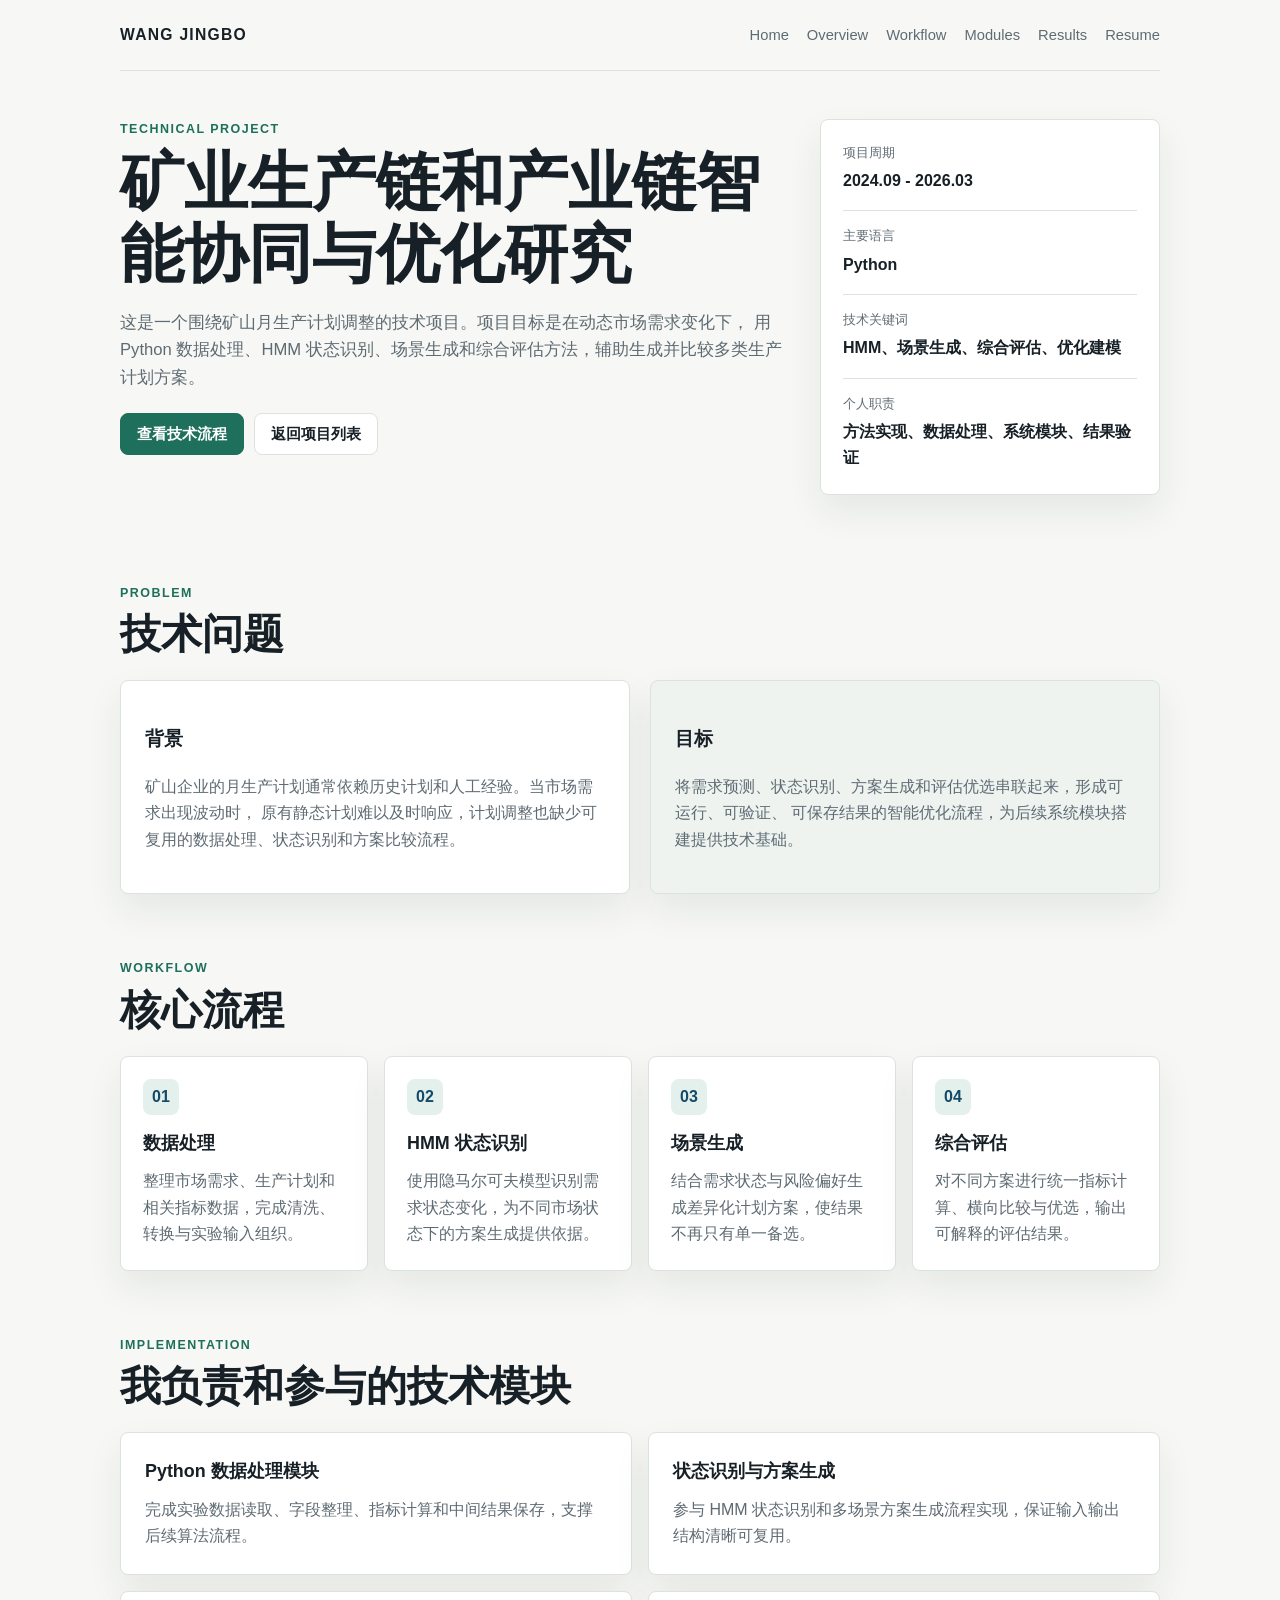
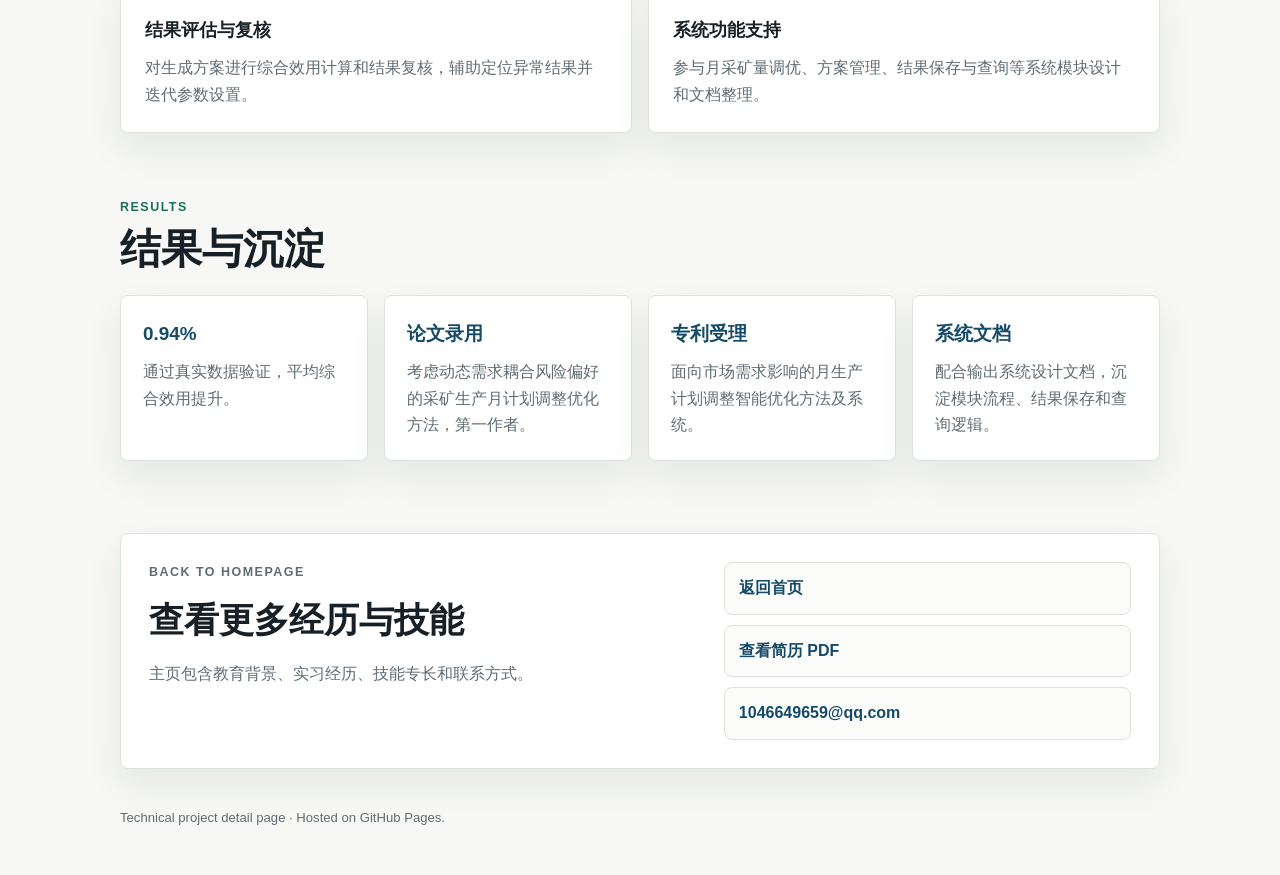
==== commit 56545c3f: "Rewrite mining project as technical detail page" ====
--- a/projects/mining-case.html
+++ b/projects/mining-case.html
@@ -3,349 +3,180 @@
 <head>
   <meta charset="UTF-8">
   <meta name="viewport" content="width=device-width, initial-scale=1.0">
-  <title>矿山月生产计划智能优化系统 | 王敬博</title>
-  <meta name="description" content="王敬博的矿山月生产计划智能优化系统产品案例。">
+  <title>矿业生产计划智能优化技术项目 | 王敬博</title>
+  <meta name="description" content="王敬博的矿业生产计划智能优化技术项目，包含 Python 数据处理、HMM 状态识别、场景生成、综合评估和系统模块实现。">
   <link rel="stylesheet" href="../styles.css">
-  <link rel="stylesheet" href="../home.css">
   <link rel="stylesheet" href="../case.css">
 </head>
 <body class="site-case">
   <div class="page-shell">
-    <header class="site-header site-header-home site-header-case">
+    <header class="site-header">
       <a class="brand" href="../index.html">Wang Jingbo</a>
-      <nav class="site-nav" aria-label="案例导航">
-        <a href="../index.html">首页</a>
-        <a href="#overview">概览</a>
-        <a href="#solution">方案</a>
-        <a href="#result">结果</a>
-        <a href="../Resume.pdf" target="_blank" rel="noreferrer">简历</a>
+      <nav class="site-nav" aria-label="项目导航">
+        <a href="../index.html">Home</a>
+        <a href="#overview">Overview</a>
+        <a href="#workflow">Workflow</a>
+        <a href="#modules">Modules</a>
+        <a href="#results">Results</a>
+        <a href="../Resume.pdf" target="_blank" rel="noreferrer">Resume</a>
       </nav>
     </header>
 
     <main>
-      <section class="case-portfolio-hero">
-        <div class="case-hero-main">
-          <p class="eyebrow">Case Study / Decision Support Product</p>
-          <p class="case-role">产品方案设计｜系统流程梳理｜功能模块设计｜指标体系整理</p>
-          <h1>矿山月生产计划<br>智能优化系统</h1>
+      <section class="case-hero" id="overview">
+        <div>
+          <p class="eyebrow">Technical Project</p>
+          <h1>矿业生产链和产业链智能协同与优化研究</h1>
           <p class="case-lead">
-            一个围绕动态市场需求变化展开的决策支持产品案例。
-            重点不只是优化算法本身，而是如何把复杂研究方法转成业务能理解、能比较、能选择的系统方案。
+            这是一个围绕矿山月生产计划调整的技术项目。项目目标是在动态市场需求变化下，
+            用 Python 数据处理、HMM 状态识别、场景生成和综合评估方法，辅助生成并比较多类生产计划方案。
           </p>
-          <div class="case-actions">
-            <a class="button button-primary" href="#overview">阅读项目概览</a>
-            <a class="button button-secondary" href="../Resume.pdf" target="_blank" rel="noreferrer">查看简历</a>
-          </div>
-          <div class="case-tags">
-            <span>B 端产品</span>
-            <span>产业数字化</span>
-            <span>决策支持系统</span>
-            <span>数据产品</span>
+          <div class="hero-actions">
+            <a class="button button-primary" href="#workflow">查看技术流程</a>
+            <a class="button button-secondary" href="../index.html#projects">返回项目列表</a>
           </div>
         </div>
 
-        <aside class="case-hero-side">
-          <article class="candidate-card case-summary-card">
-            <p class="candidate-kicker">Case Snapshot</p>
-            <h2>我希望招聘方快速看到什么</h2>
-            <dl class="candidate-facts">
-              <div>
-                <dt>项目周期</dt>
-                <dd>2024.09 - 2026.03</dd>
-              </div>
-              <div>
-                <dt>核心问题</dt>
-                <dd>静态月计划难以响应动态市场需求</dd>
-              </div>
-              <div>
-                <dt>产品目标</dt>
-                <dd>搭建“识别 - 生成 - 评估 - 推荐”的闭环系统</dd>
-              </div>
-              <div>
-                <dt>成果形式</dt>
-                <dd>系统方案、指标体系、论文与专利沉淀</dd>
-              </div>
-            </dl>
-          </article>
-
-          <article class="evidence-board case-evidence-board">
-            <p class="board-label">Outcome</p>
-            <div class="evidence-grid">
-              <div>
-                <strong>9 类</strong>
-                <span>差异化备选方案</span>
-              </div>
-              <div>
-                <strong>9 个</strong>
-                <span>测试场景均优于原计划</span>
-              </div>
-              <div>
-                <strong>0.94%</strong>
-                <span>平均综合效用提升</span>
-              </div>
-              <div>
-                <strong>产品化表达</strong>
-                <span>模块、流程、页面、指标完整沉淀</span>
-              </div>
+        <aside class="case-summary-card">
+          <dl>
+            <div>
+              <dt>项目周期</dt>
+              <dd>2024.09 - 2026.03</dd>
             </div>
-          </article>
+            <div>
+              <dt>主要语言</dt>
+              <dd>Python</dd>
+            </div>
+            <div>
+              <dt>技术关键词</dt>
+              <dd>HMM、场景生成、综合评估、优化建模</dd>
+            </div>
+            <div>
+              <dt>个人职责</dt>
+              <dd>方法实现、数据处理、系统模块、结果验证</dd>
+            </div>
+          </dl>
         </aside>
       </section>
 
-      <section class="snapshot-strip case-snapshot-strip" id="overview">
-        <article>
-          <span>业务场景</span>
-          <strong>矿山月生产计划决策</strong>
-          <p>当市场需求波动时，传统静态计划方式很难快速做出高质量调整。</p>
-        </article>
-        <article>
-          <span>用户群体</span>
-          <strong>计划制定者与经营决策者</strong>
-          <p>需要在月度计划前判断市场状态，并对多个方案做横向比较。</p>
-        </article>
-        <article>
-          <span>产品价值</span>
-          <strong>让决策从经验驱动走向可比较、可解释</strong>
-          <p>把复杂研究结果转成系统输出，而不是只停留在分析层面。</p>
-        </article>
-      </section>
-
-      <section class="portfolio-section">
+      <section class="case-section">
         <div class="section-heading">
-          <p class="eyebrow">Project Context</p>
-          <h2>为什么这个问题值得被做成产品</h2>
+          <p class="eyebrow">Problem</p>
+          <h2>技术问题</h2>
         </div>
-        <div class="about-grid">
+        <div class="two-column">
           <article class="panel">
-            <h3>项目背景</h3>
+            <h3>背景</h3>
             <p>
-              矿山企业通常基于历史数据和静态规则制定月生产计划，但当市场需求出现明显波动时，
-              传统方式往往依赖经验调整，响应滞后，也很难形成一套可比较的备选方案体系。
-            </p>
-            <p>
-              这个项目的重点并不是单点预测，而是让业务在不同市场状态和风险偏好下，
-              能够获得多种可执行方案，并对它们做统一评估与推荐。
+              矿山企业的月生产计划通常依赖历史计划和人工经验。当市场需求出现波动时，
+              原有静态计划难以及时响应，计划调整也缺少可复用的数据处理、状态识别和方案比较流程。
             </p>
           </article>
-          <article class="panel panel-soft">
-            <h3>主要痛点</h3>
-            <ul class="value-list">
-              <li>缺乏对市场状态变化的提前识别能力</li>
-              <li>月计划调整依赖经验，缺少量化依据</li>
-              <li>只能拿到单一方案，难以横向比较</li>
-              <li>方案优劣判断不统一，解释成本高</li>
-            </ul>
+          <article class="panel panel-muted">
+            <h3>目标</h3>
+            <p>
+              将需求预测、状态识别、方案生成和评估优选串联起来，形成可运行、可验证、
+              可保存结果的智能优化流程，为后续系统模块搭建提供技术基础。
+            </p>
           </article>
         </div>
       </section>
 
-      <section class="portfolio-section">
+      <section class="case-section" id="workflow">
         <div class="section-heading">
-          <p class="eyebrow">Users &amp; Goals</p>
-          <h2>用户、场景与目标是怎么被定义清楚的</h2>
+          <p class="eyebrow">Workflow</p>
+          <h2>核心流程</h2>
         </div>
-
-        <div class="case-dual-grid">
-          <article class="panel">
-            <h3>目标用户与典型场景</h3>
-            <ul class="value-list">
-              <li>生产计划制定人员：在月度计划前判断当前需求状态</li>
-              <li>矿山经营决策人员：比较不同风险偏好下的备选方案</li>
-              <li>管理者：查看推荐方案、关键指标与历史方案记录</li>
-            </ul>
+        <div class="workflow-grid">
+          <article>
+            <span>01</span>
+            <h3>数据处理</h3>
+            <p>整理市场需求、生产计划和相关指标数据，完成清洗、转换与实验输入组织。</p>
           </article>
-
-          <article class="panel panel-soft">
-            <h3>产品目标</h3>
-            <ul class="value-list">
-              <li>提升生产计划与市场需求的匹配度</li>
-              <li>提高资源利用效率，降低单一经验决策风险</li>
-              <li>支持多场景方案生成、比较、推荐与复盘</li>
-              <li>让结果具备可解释性，而不是只输出一个答案</li>
-            </ul>
+          <article>
+            <span>02</span>
+            <h3>HMM 状态识别</h3>
+            <p>使用隐马尔可夫模型识别需求状态变化，为不同市场状态下的方案生成提供依据。</p>
+          </article>
+          <article>
+            <span>03</span>
+            <h3>场景生成</h3>
+            <p>结合需求状态与风险偏好生成差异化计划方案，使结果不再只有单一备选。</p>
+          </article>
+          <article>
+            <span>04</span>
+            <h3>综合评估</h3>
+            <p>对不同方案进行统一指标计算、横向比较与优选，输出可解释的评估结果。</p>
           </article>
         </div>
       </section>
 
-      <section class="portfolio-section section-dark" id="solution">
-        <div class="section-heading section-heading-light">
-          <p class="eyebrow">Solution</p>
-          <h2>系统方案是如何组织起来的</h2>
+      <section class="case-section" id="modules">
+        <div class="section-heading">
+          <p class="eyebrow">Implementation</p>
+          <h2>我负责和参与的技术模块</h2>
         </div>
-
-        <div class="case-spotlight case-spotlight-wide">
-          <div class="case-copy">
-            <p class="case-tag">Product Logic</p>
-            <h3>围绕三步闭环构建决策支持产品</h3>
-            <div class="case-outline">
-              <div>
-                <span>第一步</span>
-                <p>识别需求状态，根据市场数据判断当前处于高 / 中 / 低哪类需求环境。</p>
-              </div>
-              <div>
-                <span>第二步</span>
-                <p>生成多场景方案，将需求状态与风险偏好组合，输出多种可执行备选计划。</p>
-              </div>
-              <div>
-                <span>第三步</span>
-                <p>进行方案评估与推荐，通过统一评估逻辑排序并向业务输出推荐结果。</p>
-              </div>
-            </div>
-            <ul class="artifact-list">
-              <li>需求状态识别</li>
-              <li>多场景方案生成</li>
-              <li>方案约束过滤</li>
-              <li>评估排序与推荐</li>
-              <li>结果展示与历史方案管理</li>
-              <li>复盘与方案留存</li>
-            </ul>
-          </div>
-
-          <div class="case-impact">
-            <article>
-              <span>系统流程</span>
-              <strong>市场数据 → 需求识别 → 方案生成</strong>
-              <p>从输入数据开始建立产品链路，而不是直接展示算法结果。</p>
-            </article>
-            <article>
-              <span>约束处理</span>
-              <strong>约束过滤 → 评估排序</strong>
-              <p>让方案既可执行，又能被统一口径比较。</p>
-            </article>
-            <article>
-              <span>最终输出</span>
-              <strong>推荐方案 → 方案保存与复盘</strong>
-              <p>让系统结果进入后续业务决策和历史查询环节。</p>
-            </article>
-            <article>
-              <span>产品价值</span>
-              <strong>从“算出结果”走向“支持决策”</strong>
-              <p>这是案例最核心的产品化转译过程。</p>
-            </article>
-          </div>
-        </div>
-      </section>
-
-      <section class="portfolio-section">
-        <div class="section-heading">
-          <p class="eyebrow">Core Modules</p>
-          <h2>核心模块如何拆解成可理解的系统结构</h2>
-        </div>
-
-        <div class="case-module-grid">
-          <article class="panel capability-card">
-            <span>01</span>
-            <h3>数据接入</h3>
-            <p>输入市场观测数据、历史运营数据、生产资源与约束数据，形成统一的决策基础。</p>
+        <div class="module-grid">
+          <article class="panel">
+            <h3>Python 数据处理模块</h3>
+            <p>完成实验数据读取、字段整理、指标计算和中间结果保存，支撑后续算法流程。</p>
           </article>
-          <article class="panel capability-card">
-            <span>02</span>
-            <h3>需求状态识别</h3>
-            <p>识别高 / 中 / 低需求状态，并输出判断结果供后续方案生成使用。</p>
+          <article class="panel">
+            <h3>状态识别与方案生成</h3>
+            <p>参与 HMM 状态识别和多场景方案生成流程实现，保证输入输出结构清晰可复用。</p>
           </article>
-          <article class="panel capability-card">
-            <span>03</span>
-            <h3>多场景方案生成</h3>
-            <p>按照“需求状态 × 风险偏好”生成不同类别的备选计划。</p>
+          <article class="panel">
+            <h3>结果评估与复核</h3>
+            <p>对生成方案进行综合效用计算和结果复核，辅助定位异常结果并迭代参数设置。</p>
           </article>
-          <article class="panel capability-card">
-            <span>04</span>
-            <h3>方案约束过滤</h3>
-            <p>结合产能、品位、工艺限制，剔除不可执行方案。</p>
-          </article>
-          <article class="panel capability-card">
-            <span>05</span>
-            <h3>方案评估与推荐</h3>
-            <p>从效率、资源利用、需求匹配等角度打分、排序并推荐。</p>
-          </article>
-          <article class="panel capability-card">
-            <span>06</span>
-            <h3>方案库管理</h3>
-            <p>支持方案查看、保存、查询和后续复盘，形成持续积累。</p>
+          <article class="panel">
+            <h3>系统功能支持</h3>
+            <p>参与月采矿量调优、方案管理、结果保存与查询等系统模块设计和文档整理。</p>
           </article>
         </div>
       </section>
 
-      <section class="portfolio-section">
+      <section class="case-section" id="results">
         <div class="section-heading">
-          <p class="eyebrow">Interface &amp; Metrics</p>
-          <h2>页面设计与指标体系如何支撑产品表达</h2>
+          <p class="eyebrow">Results</p>
+          <h2>结果与沉淀</h2>
         </div>
-
-        <div class="case-dual-grid">
-          <article class="panel">
-            <h3>页面设计</h3>
-            <ul class="value-list">
-              <li>系统首页 / 决策驾驶舱：展示需求状态、趋势判断、推荐摘要与关键指标</li>
-              <li>方案生成与对比页：展示需求状态选择、风险偏好、方案列表与指标对比</li>
-              <li>方案详情页：展示采矿量安排、品位约束、关键指标和历史版本信息</li>
-            </ul>
+        <div class="result-grid">
+          <article>
+            <strong>0.94%</strong>
+            <span>通过真实数据验证，平均综合效用提升。</span>
           </article>
-
-          <article class="panel panel-soft">
-            <h3>指标体系</h3>
-            <ul class="value-list">
-              <li>需求匹配度：计划是否更贴近市场需求</li>
-              <li>资源利用率：设备与资源是否被更高效利用</li>
-              <li>综合效率：整体生产效益表现如何</li>
-              <li>方案增长幅度：相对原计划的改进程度</li>
-            </ul>
+          <article>
+            <strong>论文录用</strong>
+            <span>考虑动态需求耦合风险偏好的采矿生产月计划调整优化方法，第一作者。</span>
+          </article>
+          <article>
+            <strong>专利受理</strong>
+            <span>面向市场需求影响的月生产计划调整智能优化方法及系统。</span>
+          </article>
+          <article>
+            <strong>系统文档</strong>
+            <span>配合输出系统设计文档，沉淀模块流程、结果保存和查询逻辑。</span>
           </article>
         </div>
       </section>
 
-      <section class="portfolio-section" id="result">
-        <div class="section-heading">
-          <p class="eyebrow">Results &amp; Reflection</p>
-          <h2>结果之外，更重要的是这套产品思维如何形成</h2>
+      <section class="contact-panel">
+        <div>
+          <p class="eyebrow">Back To Homepage</p>
+          <h2>查看更多经历与技能</h2>
+          <p>主页包含教育背景、实习经历、技能专长和联系方式。</p>
         </div>
-
-        <div class="proof-grid">
-          <article class="panel">
-            <h3>项目结果</h3>
-            <div class="proof-item">
-              <strong>形成 9 类不同场景下的备选方案</strong>
-              <span>让业务能在不同需求状态与风险偏好下有真实可选项。</span>
-            </div>
-            <div class="proof-item">
-              <strong>9 个测试场景均优于原计划</strong>
-              <span>结果验证不仅有表达，也有性能上的支撑。</span>
-            </div>
-            <div class="proof-item">
-              <strong>平均综合效用提升约 0.94%</strong>
-              <span>让推荐逻辑和方案比较更有说服力。</span>
-            </div>
-            <div class="proof-item">
-              <strong>沉淀为论文、专利与系统方案设计输出</strong>
-              <span>形成了可继续复用和对外展示的成果资产。</span>
-            </div>
-          </article>
-
-          <article class="panel panel-soft">
-            <h3>项目复盘</h3>
-            <div class="proof-item">
-              <strong>先识别真实业务问题</strong>
-              <span>而不是只围绕模型本身做局部优化。</span>
-            </div>
-            <div class="proof-item">
-              <strong>把研究方法转译成系统模块</strong>
-              <span>让复杂逻辑能被业务和团队理解。</span>
-            </div>
-            <div class="proof-item">
-              <strong>从单一最优解转向多方案决策产品</strong>
-              <span>让系统具备可比较、可推荐、可解释的价值。</span>
-            </div>
-            <div class="proof-item">
-              <strong>用指标体系验证方案价值</strong>
-              <span>让结果不只是一段描述，而是有判断依据的输出。</span>
-            </div>
-          </article>
+        <div class="contact-list">
+          <a href="../index.html">返回首页</a>
+          <a href="../Resume.pdf" target="_blank" rel="noreferrer">查看简历 PDF</a>
+          <a href="mailto:1046649659@qq.com">1046649659@qq.com</a>
         </div>
       </section>
     </main>
 
     <footer class="site-footer">
-      <p><a href="../index.html">返回首页</a></p>
+      <p>Technical project detail page · Hosted on GitHub Pages.</p>
     </footer>
   </div>
 </body>
--- a/styles.css
+++ b/styles.css
@@ -1,22 +1,19 @@
 :root {
-  --bg: #f3ede3;
-  --bg-soft: #faf6ef;
-  --ink: #182225;
-  --muted: #5f6a69;
-  --line: rgba(24, 34, 37, 0.12);
-  --card: rgba(255, 251, 244, 0.88);
-  --accent: #c85a2d;
-  --accent-deep: #8f3c1c;
-  --accent-soft: rgba(200, 90, 45, 0.12);
-  --forest: #23443c;
-  --forest-soft: rgba(35, 68, 60, 0.12);
-  --shadow: 0 24px 70px rgba(24, 34, 37, 0.1);
-  --radius-xl: 32px;
-  --radius-lg: 22px;
-  --radius-md: 16px;
-  --content-width: 1180px;
-  --font-display: "Avenir Next", "PingFang SC", "Hiragino Sans GB", "Microsoft YaHei", sans-serif;
-  --font-body: "Iowan Old Style", "Songti SC", "STSong", serif;
+  --bg: #f7f8f5;
+  --surface: #ffffff;
+  --surface-muted: #eef3f0;
+  --ink: #172026;
+  --muted: #5f6b73;
+  --line: #dce3df;
+  --accent: #1e6f5c;
+  --accent-strong: #154b69;
+  --accent-soft: #e3f0ec;
+  --warm: #9a5a28;
+  --shadow: 0 16px 36px rgba(23, 32, 38, 0.08);
+  --radius: 8px;
+  --content-width: 1040px;
+  --font-display: "Avenir Next", "Segoe UI", "PingFang SC", "Microsoft YaHei", sans-serif;
+  --font-body: "Segoe UI", "PingFang SC", "Microsoft YaHei", sans-serif;
 }
 
 * {
@@ -30,24 +27,9 @@
 body {
   margin: 0;
   color: var(--ink);
-  background:
-    radial-gradient(circle at top left, rgba(200, 90, 45, 0.22), transparent 30%),
-    radial-gradient(circle at 80% 10%, rgba(35, 68, 60, 0.18), transparent 24%),
-    linear-gradient(180deg, #f7f0e4 0%, #f0e7d9 44%, #efe7de 100%);
+  background: var(--bg);
   font-family: var(--font-body);
-  line-height: 1.6;
-}
-
-body::before {
-  content: "";
-  position: fixed;
-  inset: 0;
-  background-image:
-    linear-gradient(rgba(24, 34, 37, 0.04) 1px, transparent 1px),
-    linear-gradient(90deg, rgba(24, 34, 37, 0.04) 1px, transparent 1px);
-  background-size: 28px 28px;
-  mask-image: linear-gradient(180deg, rgba(0, 0, 0, 0.32), transparent 90%);
-  pointer-events: none;
+  line-height: 1.65;
 }
 
 a {
@@ -60,619 +42,201 @@
   max-width: 100%;
 }
 
+p {
+  margin-top: 0;
+}
+
 .page-shell {
   width: min(calc(100% - 40px), var(--content-width));
   margin: 0 auto;
-  position: relative;
-  z-index: 1;
-}
-
-.site-header,
-.hero,
-.content-section,
-.featured-project,
-.contact-panel,
-.case-hero,
-.case-section,
-.site-footer {
-  animation: rise-in 680ms ease both;
 }
 
 .site-header {
   display: flex;
+  align-items: center;
   justify-content: space-between;
-  align-items: center;
-  padding: 24px 0 10px;
+  gap: 24px;
+  padding: 22px 0;
+  border-bottom: 1px solid var(--line);
 }
 
 .brand {
   font-family: var(--font-display);
-  font-size: 1rem;
+  font-size: 0.98rem;
   font-weight: 800;
-  letter-spacing: 0.14em;
+  letter-spacing: 0.08em;
   text-transform: uppercase;
 }
 
 .site-nav {
   display: flex;
-  gap: 22px;
-  font-family: var(--font-display);
-  font-size: 0.95rem;
+  flex-wrap: wrap;
+  gap: 18px;
+  font-family: var(--font-display);
+  font-size: 0.92rem;
 }
 
 .site-nav a {
-  position: relative;
-  color: var(--muted);
-}
-
-.site-nav a::after {
-  content: "";
-  position: absolute;
-  left: 0;
-  bottom: -6px;
-  width: 100%;
-  height: 2px;
-  background: var(--accent);
-  transform: scaleX(0);
-  transform-origin: left;
-  transition: transform 220ms ease;
-}
-
-.site-nav a:hover::after,
-.site-nav a:focus-visible::after {
-  transform: scaleX(1);
-}
-
-.section-grid,
-.content-columns,
-.project-grid,
-.thinking-grid,
-.goal-grid,
-.solution-grid,
-.module-grid,
-.case-columns {
-  display: grid;
-  gap: 24px;
-}
-
-.hero,
-.case-hero {
-  padding: 56px 0 48px;
-  align-items: center;
-}
-
-.hero {
-  grid-template-columns: 1.15fr 0.95fr;
-}
-
-.hero-copy h1,
-.case-copy h1,
-.section-intro h2,
-.featured-header h2,
-.contact-panel h2 {
-  font-family: var(--font-display);
-  margin: 0;
-  line-height: 1.03;
-}
-
-.hero-copy h1 {
-  font-size: clamp(2.8rem, 6vw, 5.5rem);
-  max-width: 9ch;
-}
-
-.hero-summary,
-.featured-summary,
-.case-subtitle,
-.contact-panel p,
-.text-card p,
-.flow-panel p,
-.board-card p,
-.project-grid p,
-.thinking-grid p,
-.goal-grid p,
-.module-grid p,
-.bullet-card li {
-  color: var(--muted);
-}
-
-.eyebrow {
-  margin: 0 0 12px;
-  color: var(--accent-deep);
-  font-family: var(--font-display);
-  font-size: 0.8rem;
-  letter-spacing: 0.2em;
+  color: var(--muted);
+}
+
+.site-nav a:hover,
+.site-nav a:focus-visible {
+  color: var(--accent-strong);
+}
+
+.eyebrow,
+.card-kicker {
+  margin: 0 0 8px;
+  color: var(--accent);
+  font-family: var(--font-display);
+  font-size: 0.78rem;
+  font-weight: 800;
+  letter-spacing: 0.12em;
   text-transform: uppercase;
-}
-
-.hero-summary {
-  max-width: 52ch;
-  margin: 18px 0 28px;
-  font-size: 1.08rem;
-}
-
-.hero-actions {
-  display: flex;
-  flex-wrap: wrap;
-  gap: 14px;
-  margin-bottom: 24px;
 }
 
 .button {
   display: inline-flex;
   align-items: center;
   justify-content: center;
-  min-height: 48px;
-  padding: 0 20px;
-  border-radius: 999px;
-  font-family: var(--font-display);
-  font-size: 0.95rem;
+  min-height: 42px;
+  padding: 0 16px;
+  border-radius: var(--radius);
+  font-family: var(--font-display);
+  font-size: 0.94rem;
   font-weight: 700;
-  transition: transform 180ms ease, box-shadow 180ms ease, background 180ms ease;
+  border: 1px solid var(--line);
+  transition: transform 160ms ease, border-color 160ms ease, background 160ms ease;
 }
 
 .button:hover,
 .button:focus-visible {
-  transform: translateY(-2px);
+  transform: translateY(-1px);
+  border-color: var(--accent);
 }
 
 .button-primary {
-  color: #fff7f0;
-  background: linear-gradient(135deg, var(--accent), #d87d3c);
-  box-shadow: 0 16px 30px rgba(200, 90, 45, 0.22);
+  color: #fff;
+  background: var(--accent);
+  border-color: var(--accent);
 }
 
 .button-secondary {
-  border: 1px solid rgba(24, 34, 37, 0.14);
-  background: rgba(255, 255, 255, 0.5);
-}
-
-.button-dark {
-  color: #f9f5ef;
-  background: var(--ink);
-}
-
-.tag-list,
-.skill-grid,
-.contact-list,
-.board-card ul,
-.bullet-card ul {
-  list-style: none;
-  padding: 0;
+  color: var(--ink);
+  background: var(--surface);
+}
+
+.panel,
+.project-card,
+.quick-facts article,
+.contact-panel {
+  background: var(--surface);
+  border: 1px solid var(--line);
+  border-radius: var(--radius);
+  box-shadow: var(--shadow);
+}
+
+.panel {
+  padding: 24px;
+}
+
+.panel-muted {
+  background: var(--surface-muted);
+}
+
+.section-block {
+  padding: 64px 0 0;
+}
+
+.section-heading {
+  margin-bottom: 22px;
+}
+
+.section-heading h2 {
   margin: 0;
-}
-
-.tag-list {
-  display: flex;
-  flex-wrap: wrap;
+  font-family: var(--font-display);
+  font-size: clamp(1.65rem, 3.5vw, 2.55rem);
+  line-height: 1.16;
+}
+
+.two-column {
+  display: grid;
+  grid-template-columns: repeat(2, minmax(0, 1fr));
+  gap: 20px;
+}
+
+.check-list,
+.mini-list {
+  display: grid;
   gap: 10px;
-}
-
-.tag-list li,
-.skill-grid li {
-  padding: 8px 14px;
-  border-radius: 999px;
-  border: 1px solid rgba(24, 34, 37, 0.08);
-  background: rgba(255, 255, 255, 0.55);
-  font-family: var(--font-display);
-  font-size: 0.88rem;
-}
-
-.hero-panel,
-.case-board {
-  display: grid;
-  gap: 20px;
-}
-
-.profile-card,
-.signal-board,
-.text-card,
-.skills-card,
-.timeline-card,
-.contact-panel,
-.board-card,
-.bullet-card,
-.flow-panel {
-  background: var(--card);
-  border: 1px solid rgba(24, 34, 37, 0.08);
-  border-radius: var(--radius-xl);
-  box-shadow: var(--shadow);
-}
-
-.profile-card {
-  display: grid;
-  grid-template-columns: 160px 1fr;
-  gap: 20px;
-  padding: 22px;
-}
-
-.profile-card img {
-  width: 100%;
-  height: 100%;
-  min-height: 220px;
-  object-fit: cover;
-  border-radius: 24px;
-}
-
-.card-kicker,
-.signal-card span,
-.project-grid span,
-.goal-grid span,
-.board-card span {
-  display: inline-block;
-  margin-bottom: 12px;
-  color: var(--accent-deep);
-  font-family: var(--font-display);
-  font-size: 0.82rem;
-  letter-spacing: 0.12em;
-  text-transform: uppercase;
-}
-
-.profile-card h2,
-.signal-card strong,
-.text-card h3,
-.skills-card h3,
-.timeline-card h3,
-.bullet-card h3,
-.flow-panel h3 {
-  margin: 0 0 10px;
-  font-family: var(--font-display);
-}
-
-.signal-board {
-  padding: 22px;
-  background:
-    linear-gradient(155deg, rgba(24, 34, 37, 0.95), rgba(35, 68, 60, 0.92)),
-    var(--ink);
-  color: #f8f0e6;
-}
-
-.signal-card strong,
-.metric-strip strong,
-.flow-card p {
-  display: block;
-}
-
-.metric-strip {
-  display: grid;
-  grid-template-columns: repeat(3, 1fr);
-  gap: 12px;
-  margin: 12px 0;
-}
-
-.metric-strip div,
-.flow-card {
-  padding: 14px;
-  border-radius: var(--radius-md);
-  background: rgba(255, 255, 255, 0.08);
-}
-
-.metric-strip strong {
-  font-family: var(--font-display);
-  font-size: 1.4rem;
-}
-
-.metric-strip span,
-.flow-card span,
-.flow-card p,
-.signal-board span {
-  color: rgba(248, 240, 230, 0.8);
-}
-
-.content-section,
-.featured-project,
-.case-section {
-  padding: 72px 0 0;
-}
-
-.section-intro {
-  margin-bottom: 24px;
-}
-
-.section-intro h2 {
-  font-size: clamp(1.9rem, 4vw, 3rem);
-  max-width: 14ch;
-}
-
-.content-columns {
-  grid-template-columns: 1.08fr 0.92fr;
-}
-
-.text-card,
-.skills-card,
-.timeline-card,
-.bullet-card {
-  padding: 24px;
-}
-
-.skill-grid {
-  display: flex;
-  flex-wrap: wrap;
-  gap: 10px;
-}
-
-.featured-project {
-  margin-top: 18px;
-  padding: 36px;
-  border-radius: 36px;
-  background:
-    radial-gradient(circle at top right, rgba(200, 90, 45, 0.22), transparent 22%),
-    linear-gradient(135deg, rgba(24, 34, 37, 0.98), rgba(27, 47, 42, 0.96));
-  color: #fbf3e9;
-  box-shadow: var(--shadow);
-}
-
-.featured-header {
-  display: flex;
-  justify-content: space-between;
-  align-items: end;
-  gap: 16px;
-}
-
-.featured-summary {
-  max-width: 70ch;
-  margin: 18px 0 26px;
-  color: rgba(251, 243, 233, 0.78);
-}
-
-.project-grid {
-  grid-template-columns: repeat(4, 1fr);
-}
-
-.project-grid article,
-.thinking-grid article,
-.goal-grid article,
-.solution-grid article,
-.module-grid article {
-  padding: 22px;
-  border-radius: var(--radius-lg);
-}
-
-.project-grid article {
-  background: rgba(255, 255, 255, 0.08);
-}
-
-.thinking-grid {
-  grid-template-columns: repeat(4, 1fr);
-}
-
-.thinking-grid article {
-  background: rgba(255, 255, 255, 0.56);
-  border: 1px solid rgba(24, 34, 37, 0.08);
-  box-shadow: var(--shadow);
-}
-
-.thinking-grid span {
-  display: inline-flex;
-  width: 40px;
-  height: 40px;
-  align-items: center;
-  justify-content: center;
-  border-radius: 50%;
-  background: var(--accent-soft);
-  color: var(--accent-deep);
-  font-family: var(--font-display);
-  font-weight: 800;
-}
-
-.thinking-grid h3,
-.goal-grid strong,
-.solution-grid strong,
-.module-grid h3 {
-  font-family: var(--font-display);
-  margin: 14px 0 10px;
-}
-
-.timeline-item + .timeline-item {
-  margin-top: 18px;
-  padding-top: 18px;
-  border-top: 1px solid var(--line);
-}
-
-.timeline-item strong,
-.contact-list a,
-.case-meta strong {
-  display: block;
-  font-family: var(--font-display);
-}
-
+  margin: 0;
+  padding-left: 1.15rem;
+}
+
+.check-list li,
+.mini-list li {
+  color: var(--muted);
+}
+
+.subtle,
+.panel p,
+.project-card p,
+.contact-panel p,
 .timeline-item span,
-.case-meta span {
+.timeline-item small {
   color: var(--muted);
 }
 
 .contact-panel {
-  margin: 72px 0 28px;
-  padding: 32px;
   display: grid;
   grid-template-columns: 1.15fr 0.85fr;
   gap: 24px;
+  margin: 72px 0 28px;
+  padding: 28px;
+}
+
+.contact-panel h2 {
+  margin: 0 0 12px;
+  font-family: var(--font-display);
+  font-size: clamp(1.6rem, 3vw, 2.2rem);
 }
 
 .contact-list {
   display: grid;
-  gap: 14px;
+  gap: 10px;
   align-content: center;
 }
 
 .contact-list a {
-  padding: 14px 16px;
-  border-radius: var(--radius-md);
-  background: rgba(255, 255, 255, 0.7);
-  border: 1px solid rgba(24, 34, 37, 0.08);
+  padding: 12px 14px;
+  border: 1px solid var(--line);
+  border-radius: var(--radius);
+  background: #fbfcfa;
+  font-family: var(--font-display);
+  font-weight: 700;
+  color: var(--accent-strong);
 }
 
 .site-footer {
-  padding: 10px 0 36px;
+  padding: 10px 0 34px;
   color: var(--muted);
   font-family: var(--font-display);
   font-size: 0.82rem;
 }
 
-.case-hero {
-  grid-template-columns: 1.2fr 0.8fr;
-}
-
-.case-subtitle {
-  margin: 16px 0 28px;
-  font-size: 1.08rem;
-  max-width: 52ch;
-}
-
-.case-meta {
-  display: grid;
-  gap: 16px;
-}
-
-.case-meta div {
-  padding: 18px 20px;
-  border-radius: var(--radius-lg);
-  border: 1px solid rgba(24, 34, 37, 0.08);
-  background: rgba(255, 255, 255, 0.58);
-}
-
-.board-card {
-  padding: 24px;
-}
-
-.board-highlight {
-  background:
-    linear-gradient(160deg, rgba(200, 90, 45, 0.95), rgba(143, 60, 28, 0.92)),
-    var(--accent);
-  color: #fff3e9;
-}
-
-.board-highlight span,
-.board-highlight li {
-  color: rgba(255, 243, 233, 0.92);
-}
-
-.board-card ul {
-  display: grid;
-  gap: 10px;
-}
-
-.case-columns {
-  grid-template-columns: repeat(2, minmax(0, 1fr));
-}
-
-.case-accent .goal-grid article {
-  background: linear-gradient(145deg, rgba(35, 68, 60, 0.95), rgba(24, 34, 37, 0.95));
-  color: #f4ecdf;
-}
-
-.case-accent .goal-grid p,
-.case-accent .goal-grid span {
-  color: rgba(244, 236, 223, 0.8);
-}
-
-.goal-grid {
-  grid-template-columns: repeat(2, minmax(0, 1fr));
-}
-
-.solution-grid {
-  grid-template-columns: repeat(3, minmax(0, 1fr));
-  margin-bottom: 24px;
-}
-
-.solution-grid article,
-.module-grid article {
-  background: rgba(255, 255, 255, 0.62);
-  border: 1px solid rgba(24, 34, 37, 0.08);
-  box-shadow: var(--shadow);
-}
-
-.flow-panel {
-  padding: 24px;
-}
-
-.module-grid {
-  grid-template-columns: repeat(3, minmax(0, 1fr));
-}
-
-.case-reflection {
-  padding-bottom: 36px;
-}
-
-@keyframes rise-in {
-  from {
-    opacity: 0;
-    transform: translateY(18px);
-  }
-
-  to {
-    opacity: 1;
-    transform: translateY(0);
-  }
-}
-
-@media (max-width: 1080px) {
-  .hero,
-  .case-hero,
-  .content-columns,
-  .contact-panel,
-  .case-columns {
-    grid-template-columns: 1fr;
-  }
-
-  .project-grid,
-  .thinking-grid,
-  .module-grid {
-    grid-template-columns: repeat(2, minmax(0, 1fr));
-  }
-
-  .solution-grid,
-  .goal-grid {
-    grid-template-columns: 1fr;
-  }
-}
-
-@media (max-width: 760px) {
+@media (max-width: 820px) {
   .page-shell {
     width: min(calc(100% - 28px), var(--content-width));
   }
 
   .site-header {
-    flex-direction: column;
-    align-items: flex-start;
-    gap: 14px;
-  }
-
-  .site-nav {
-    flex-wrap: wrap;
-    gap: 14px;
-  }
-
-  .hero,
-  .case-hero {
-    padding-top: 34px;
-  }
-
-  .hero-copy h1,
-  .case-copy h1 {
-    font-size: clamp(2.3rem, 12vw, 4rem);
-  }
-
-  .profile-card {
-    grid-template-columns: 1fr;
-  }
-
-  .metric-strip,
-  .project-grid,
-  .thinking-grid,
-  .module-grid {
-    grid-template-columns: 1fr;
-  }
-
-  .featured-project {
-    padding: 24px;
-  }
-
-  .featured-header {
     align-items: flex-start;
     flex-direction: column;
   }
 
+  .two-column,
   .contact-panel {
-    padding: 24px;
+    grid-template-columns: 1fr;
   }
 }
--- a/case.css
+++ b/case.css
@@ -1,188 +1,157 @@
 .site-case {
-  background:
-    radial-gradient(circle at 8% 0%, rgba(198, 135, 93, 0.18), transparent 24%),
-    radial-gradient(circle at 92% 12%, rgba(25, 56, 76, 0.16), transparent 26%),
-    linear-gradient(180deg, #f6f2ea 0%, #f1ece3 52%, #ece6dc 100%);
+  background: var(--bg);
 }
 
-.site-case::before {
-  background-image:
-    linear-gradient(rgba(21, 32, 39, 0.035) 1px, transparent 1px),
-    linear-gradient(90deg, rgba(21, 32, 39, 0.035) 1px, transparent 1px);
-  background-size: 36px 36px;
-  mask-image: linear-gradient(180deg, rgba(0, 0, 0, 0.4), transparent 92%);
+.case-hero {
+  display: grid;
+  grid-template-columns: minmax(0, 1fr) 340px;
+  gap: 28px;
+  align-items: start;
+  padding: 48px 0 24px;
 }
 
-.site-header-case {
-  margin-bottom: 10px;
-}
-
-.site-case .brand {
-  color: #16232a;
-}
-
-.site-case .site-nav a {
-  color: #566261;
-}
-
-.site-case h1,
-.site-case h2,
-.site-case h3 {
-  text-wrap: balance;
-}
-
-.case-portfolio-hero,
-.case-snapshot-strip,
-.site-case .portfolio-section {
-  animation: rise-in 720ms ease both;
-}
-
-.case-portfolio-hero {
-  display: grid;
-  grid-template-columns: minmax(0, 1.08fr) minmax(340px, 0.92fr);
-  gap: 28px;
-  padding: 52px 0 20px;
-}
-
-.case-hero-main {
-  padding: 42px;
-  border: 1px solid rgba(21, 32, 39, 0.08);
-  border-radius: 36px;
-  background:
-    linear-gradient(135deg, rgba(255, 255, 255, 0.92), rgba(255, 250, 244, 0.82));
-  box-shadow: 0 28px 70px rgba(24, 34, 37, 0.08);
-}
-
-.case-role {
-  margin: 0 0 14px;
-  color: #7f4a31;
+.case-hero h1 {
+  max-width: 780px;
+  margin: 0;
   font-family: var(--font-display);
-  font-size: 0.98rem;
-  font-weight: 700;
-  letter-spacing: 0.04em;
-}
-
-.case-hero-main h1 {
-  margin: 0;
-  color: #15252d;
-  font-family: var(--font-display);
-  font-size: clamp(2.9rem, 6.5vw, 5.6rem);
-  line-height: 0.96;
+  font-size: clamp(2.1rem, 5vw, 4rem);
+  line-height: 1.12;
 }
 
 .case-lead {
-  max-width: 22em;
-  margin: 22px 0 22px;
-  color: #1f2c33;
-  font-size: 1.14rem;
+  max-width: 760px;
+  margin: 18px 0 22px;
+  color: var(--muted);
+  font-size: 1.04rem;
 }
 
-.case-actions {
-  display: flex;
-  flex-wrap: wrap;
-  gap: 14px;
-  margin-bottom: 20px;
-}
-
-.case-tags {
+.hero-actions {
   display: flex;
   flex-wrap: wrap;
   gap: 10px;
 }
 
-.case-tags span {
-  padding: 8px 14px;
-  border-radius: 999px;
-  border: 1px solid rgba(21, 32, 39, 0.08);
-  background: rgba(255, 255, 255, 0.56);
-  color: #475553;
-  font-family: var(--font-display);
-  font-size: 0.88rem;
+.case-summary-card {
+  padding: 22px;
+  border: 1px solid var(--line);
+  border-radius: var(--radius);
+  background: var(--surface);
+  box-shadow: var(--shadow);
 }
 
-.case-hero-side {
+.case-summary-card dl {
   display: grid;
-  gap: 20px;
+  gap: 16px;
+  margin: 0;
 }
 
-.case-summary-card,
-.case-evidence-board,
-.case-snapshot-strip article {
-  box-shadow: 0 28px 70px rgba(24, 34, 37, 0.08);
+.case-summary-card div {
+  padding-top: 14px;
+  border-top: 1px solid var(--line);
 }
 
-.case-summary-card {
-  min-height: 100%;
+.case-summary-card div:first-child {
+  padding-top: 0;
+  border-top: 0;
 }
 
-.case-evidence-board {
-  min-height: 100%;
+.case-summary-card dt {
+  margin-bottom: 4px;
+  color: var(--muted);
+  font-family: var(--font-display);
+  font-size: 0.84rem;
 }
 
-.case-snapshot-strip {
-  margin-top: 14px;
+.case-summary-card dd {
+  margin: 0;
+  font-family: var(--font-display);
+  font-weight: 800;
 }
 
-.case-dual-grid,
-.case-module-grid {
-  display: grid;
-  gap: 22px;
+.case-section {
+  padding: 64px 0 0;
 }
 
-.case-dual-grid {
+.workflow-grid,
+.module-grid,
+.result-grid {
+  display: grid;
+  gap: 16px;
+}
+
+.workflow-grid {
+  grid-template-columns: repeat(4, minmax(0, 1fr));
+}
+
+.workflow-grid article,
+.result-grid article {
+  padding: 22px;
+  border: 1px solid var(--line);
+  border-radius: var(--radius);
+  background: var(--surface);
+  box-shadow: var(--shadow);
+}
+
+.workflow-grid span {
+  display: inline-flex;
+  align-items: center;
+  justify-content: center;
+  width: 36px;
+  height: 36px;
+  margin-bottom: 14px;
+  border-radius: var(--radius);
+  background: var(--accent-soft);
+  color: var(--accent-strong);
+  font-family: var(--font-display);
+  font-weight: 900;
+}
+
+.workflow-grid h3,
+.module-grid h3 {
+  margin: 0 0 10px;
+  font-family: var(--font-display);
+  font-size: 1.12rem;
+}
+
+.workflow-grid p,
+.module-grid p {
+  margin-bottom: 0;
+  color: var(--muted);
+}
+
+.module-grid {
   grid-template-columns: repeat(2, minmax(0, 1fr));
 }
 
-.case-spotlight-wide {
-  grid-template-columns: minmax(0, 1fr) minmax(360px, 0.92fr);
+.result-grid {
+  grid-template-columns: repeat(4, minmax(0, 1fr));
 }
 
-.case-module-grid {
-  grid-template-columns: repeat(3, minmax(0, 1fr));
+.result-grid strong {
+  display: block;
+  margin-bottom: 10px;
+  color: var(--accent-strong);
+  font-family: var(--font-display);
+  font-size: 1.18rem;
 }
 
-.case-module-grid .capability-card {
-  min-height: 100%;
+.result-grid span {
+  color: var(--muted);
 }
 
-.site-case .section-dark {
-  padding-top: 36px;
-}
-
-.site-case .proof-grid .panel,
-.site-case .case-dual-grid .panel,
-.site-case .case-module-grid .panel {
-  min-height: 100%;
-}
-
-@media (max-width: 1080px) {
-  .case-portfolio-hero,
-  .case-dual-grid,
-  .case-spotlight-wide {
-    grid-template-columns: 1fr;
-  }
-
-  .case-module-grid {
+@media (max-width: 960px) {
+  .case-hero,
+  .workflow-grid,
+  .result-grid {
     grid-template-columns: repeat(2, minmax(0, 1fr));
   }
 }
 
-@media (max-width: 760px) {
-  .case-portfolio-hero {
-    padding-top: 28px;
-  }
-
-  .case-hero-main,
-  .case-summary-card,
-  .case-evidence-board {
-    padding: 22px;
-  }
-
-  .case-hero-main h1 {
-    font-size: clamp(2.4rem, 14vw, 4.5rem);
-  }
-
-  .case-module-grid {
+@media (max-width: 720px) {
+  .case-hero,
+  .workflow-grid,
+  .module-grid,
+  .result-grid {
     grid-template-columns: 1fr;
   }
 }
